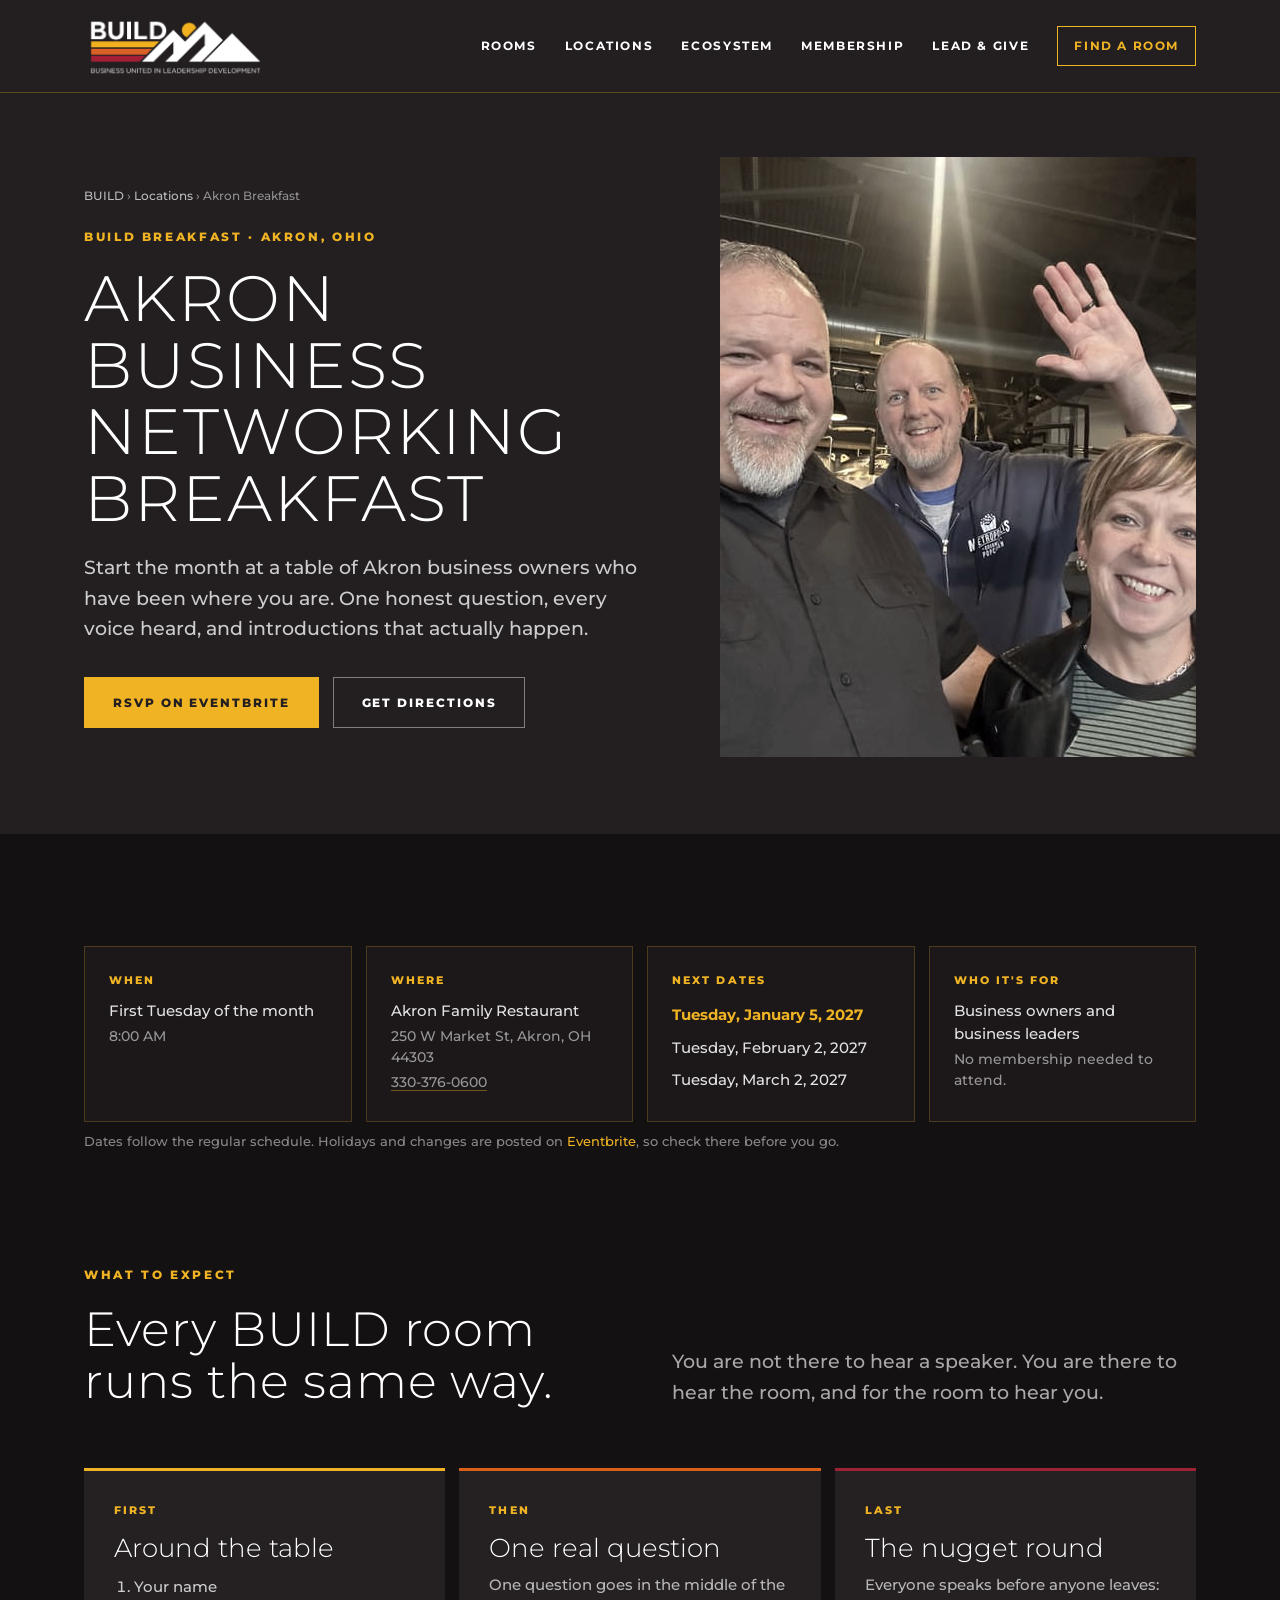
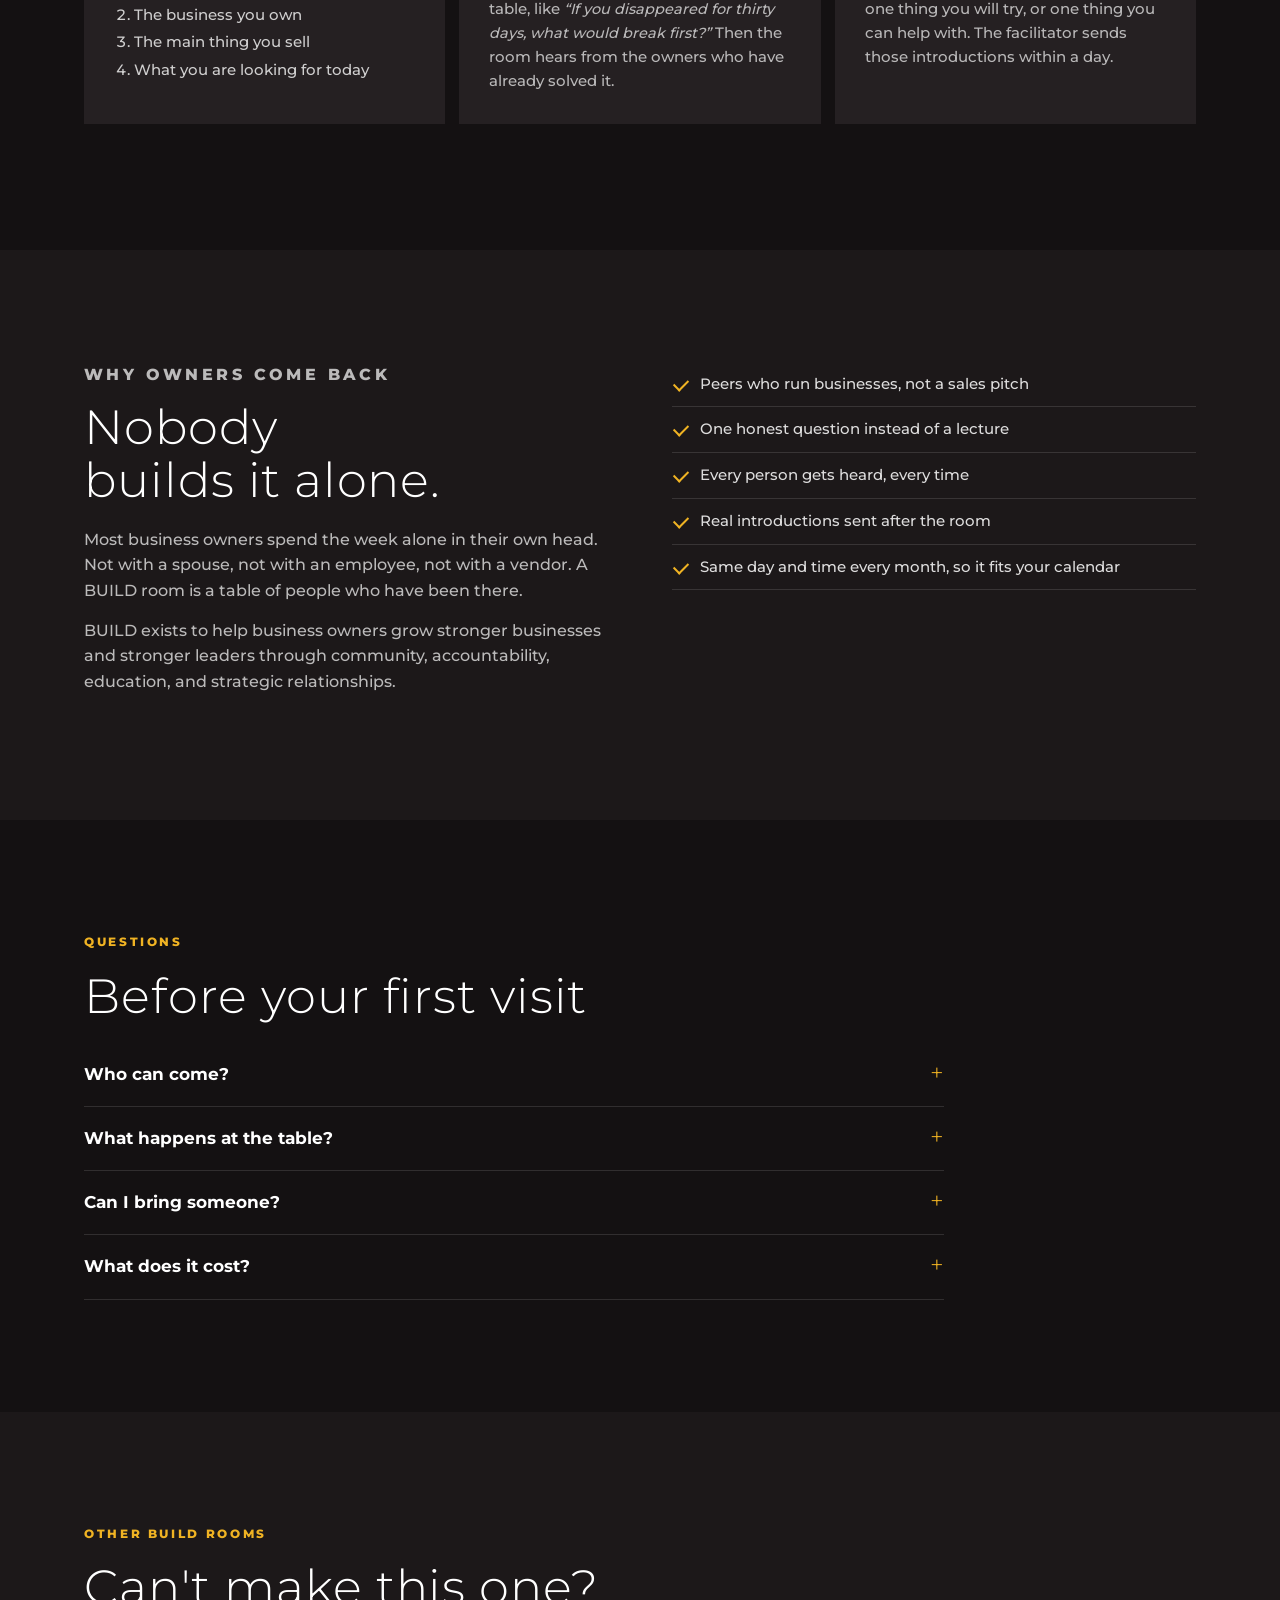
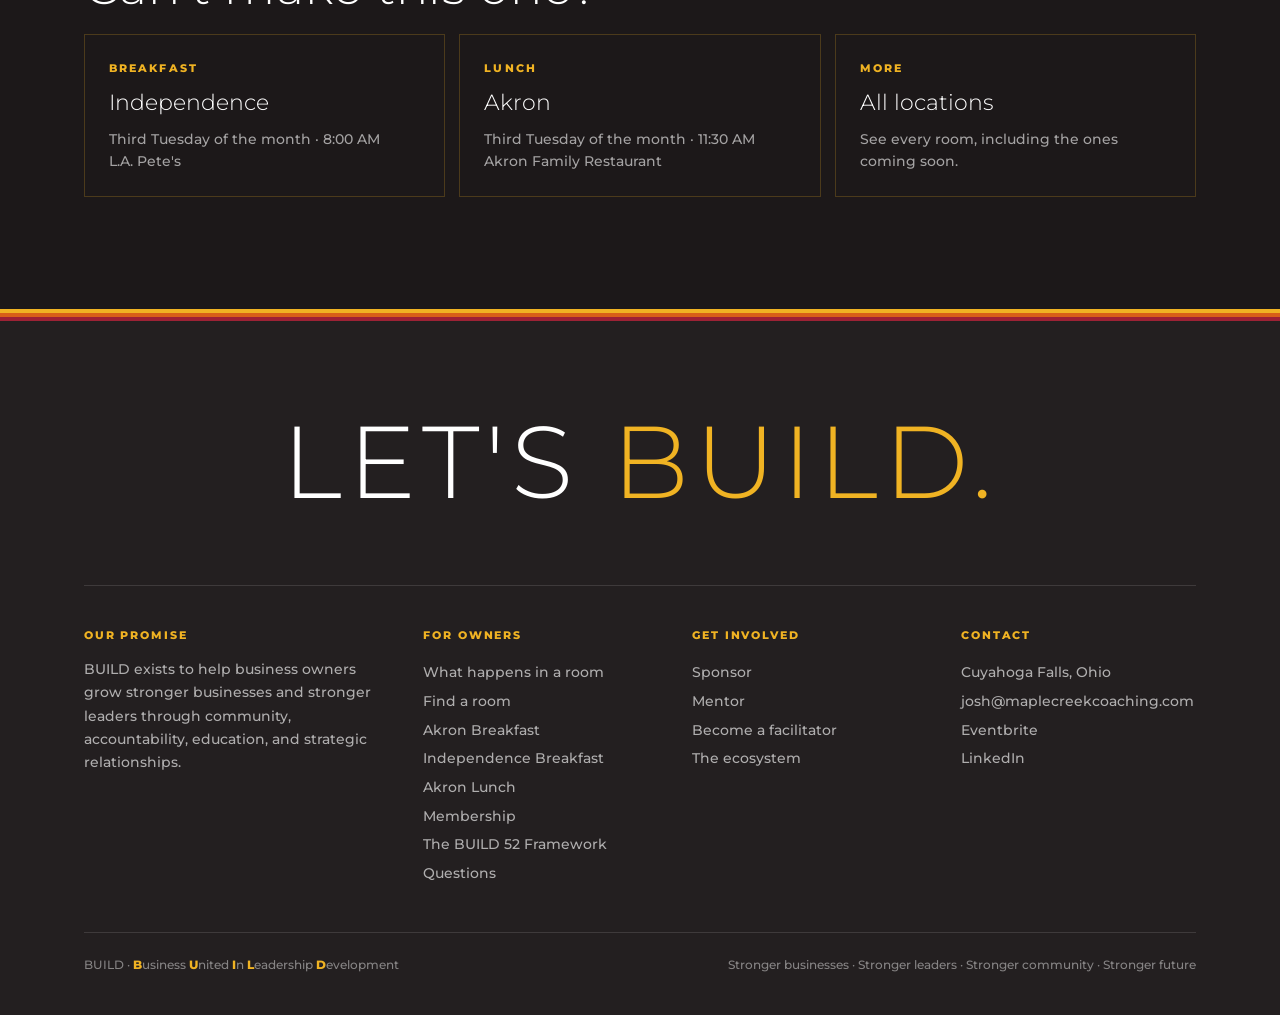
==== akron-breakfast/index.html @ 5e6dd46f "Lean into the BUILD acronym Enlarge the hero tagline and set each initial in white. Add a 'What BUIL" ====
<!DOCTYPE html>
<html lang="en">
<head>
<meta charset="utf-8">
<meta name="viewport" content="width=device-width,initial-scale=1">
<title>Akron Business Networking Breakfast | BUILD</title>
<meta name="description" content="A monthly breakfast for Akron business owners and leaders. First Tuesday at 8:00 AM at Akron Family Restaurant. Real conversation, real introductions.">
<link rel="canonical" href="https://buildowners.com/akron-breakfast/">
<meta property="og:type" content="website">
<meta property="og:title" content="Akron Business Networking Breakfast | BUILD">
<meta property="og:description" content="A monthly breakfast for Akron business owners and leaders. First Tuesday at 8:00 AM at Akron Family Restaurant. Real conversation, real introductions.">
<meta property="og:image" content="https://buildowners.com/assets/breakfast.jpg">
<meta property="og:url" content="https://buildowners.com/akron-breakfast/">
<meta name="theme-color" content="#231F20">
<link rel="icon" href="/favicon.svg" type="image/svg+xml">
<link rel="apple-touch-icon" href="/apple-touch-icon.png">
<link rel="preload" href="/assets/montserrat.woff2" as="font" type="font/woff2" crossorigin>
<link rel="stylesheet" href="/assets/site.css">
<script type="application/ld+json">{"@context": "https://schema.org", "@type": "Event", "name": "BUILD Breakfast Akron", "description": "A monthly breakfast for Akron business owners and leaders. First Tuesday at 8:00 AM at Akron Family Restaurant. Real conversation, real introductions.", "startDate": "2026-10-06T08:00:00-04:00", "eventStatus": "https://schema.org/EventScheduled", "eventAttendanceMode": "https://schema.org/OfflineEventAttendanceMode", "location": {"@type": "Place", "name": "Akron Family Restaurant", "address": {"@type": "PostalAddress", "streetAddress": "250 W Market St", "addressLocality": "Akron", "addressRegion": "OH", "postalCode": "44303", "addressCountry": "US"}}, "image": ["https://buildowners.com/assets/breakfast.jpg"], "organizer": {"@type": "Organization", "name": "BUILD", "alternateName": "Business United In Leadership Development", "url": "https://buildowners.com/"}, "url": "https://buildowners.com/akron-breakfast/"}</script>
<script type="application/ld+json">{"@context": "https://schema.org", "@type": "Event", "name": "BUILD Breakfast Akron", "description": "A monthly breakfast for Akron business owners and leaders. First Tuesday at 8:00 AM at Akron Family Restaurant. Real conversation, real introductions.", "startDate": "2026-11-03T08:00:00-05:00", "eventStatus": "https://schema.org/EventScheduled", "eventAttendanceMode": "https://schema.org/OfflineEventAttendanceMode", "location": {"@type": "Place", "name": "Akron Family Restaurant", "address": {"@type": "PostalAddress", "streetAddress": "250 W Market St", "addressLocality": "Akron", "addressRegion": "OH", "postalCode": "44303", "addressCountry": "US"}}, "image": ["https://buildowners.com/assets/breakfast.jpg"], "organizer": {"@type": "Organization", "name": "BUILD", "alternateName": "Business United In Leadership Development", "url": "https://buildowners.com/"}, "url": "https://buildowners.com/akron-breakfast/"}</script>
<script type="application/ld+json">{"@context": "https://schema.org", "@type": "Event", "name": "BUILD Breakfast Akron", "description": "A monthly breakfast for Akron business owners and leaders. First Tuesday at 8:00 AM at Akron Family Restaurant. Real conversation, real introductions.", "startDate": "2026-12-01T08:00:00-05:00", "eventStatus": "https://schema.org/EventScheduled", "eventAttendanceMode": "https://schema.org/OfflineEventAttendanceMode", "location": {"@type": "Place", "name": "Akron Family Restaurant", "address": {"@type": "PostalAddress", "streetAddress": "250 W Market St", "addressLocality": "Akron", "addressRegion": "OH", "postalCode": "44303", "addressCountry": "US"}}, "image": ["https://buildowners.com/assets/breakfast.jpg"], "organizer": {"@type": "Organization", "name": "BUILD", "alternateName": "Business United In Leadership Development", "url": "https://buildowners.com/"}, "url": "https://buildowners.com/akron-breakfast/"}</script>
<script type="application/ld+json">{"@context": "https://schema.org", "@type": "Event", "name": "BUILD Breakfast Akron", "description": "A monthly breakfast for Akron business owners and leaders. First Tuesday at 8:00 AM at Akron Family Restaurant. Real conversation, real introductions.", "startDate": "2027-01-05T08:00:00-05:00", "eventStatus": "https://schema.org/EventScheduled", "eventAttendanceMode": "https://schema.org/OfflineEventAttendanceMode", "location": {"@type": "Place", "name": "Akron Family Restaurant", "address": {"@type": "PostalAddress", "streetAddress": "250 W Market St", "addressLocality": "Akron", "addressRegion": "OH", "postalCode": "44303", "addressCountry": "US"}}, "image": ["https://buildowners.com/assets/breakfast.jpg"], "organizer": {"@type": "Organization", "name": "BUILD", "alternateName": "Business United In Leadership Development", "url": "https://buildowners.com/"}, "url": "https://buildowners.com/akron-breakfast/"}</script>
<script type="application/ld+json">{"@context": "https://schema.org", "@type": "Event", "name": "BUILD Breakfast Akron", "description": "A monthly breakfast for Akron business owners and leaders. First Tuesday at 8:00 AM at Akron Family Restaurant. Real conversation, real introductions.", "startDate": "2027-02-02T08:00:00-05:00", "eventStatus": "https://schema.org/EventScheduled", "eventAttendanceMode": "https://schema.org/OfflineEventAttendanceMode", "location": {"@type": "Place", "name": "Akron Family Restaurant", "address": {"@type": "PostalAddress", "streetAddress": "250 W Market St", "addressLocality": "Akron", "addressRegion": "OH", "postalCode": "44303", "addressCountry": "US"}}, "image": ["https://buildowners.com/assets/breakfast.jpg"], "organizer": {"@type": "Organization", "name": "BUILD", "alternateName": "Business United In Leadership Development", "url": "https://buildowners.com/"}, "url": "https://buildowners.com/akron-breakfast/"}</script>
<script type="application/ld+json">{"@context": "https://schema.org", "@type": "Event", "name": "BUILD Breakfast Akron", "description": "A monthly breakfast for Akron business owners and leaders. First Tuesday at 8:00 AM at Akron Family Restaurant. Real conversation, real introductions.", "startDate": "2027-03-02T08:00:00-05:00", "eventStatus": "https://schema.org/EventScheduled", "eventAttendanceMode": "https://schema.org/OfflineEventAttendanceMode", "location": {"@type": "Place", "name": "Akron Family Restaurant", "address": {"@type": "PostalAddress", "streetAddress": "250 W Market St", "addressLocality": "Akron", "addressRegion": "OH", "postalCode": "44303", "addressCountry": "US"}}, "image": ["https://buildowners.com/assets/breakfast.jpg"], "organizer": {"@type": "Organization", "name": "BUILD", "alternateName": "Business United In Leadership Development", "url": "https://buildowners.com/"}, "url": "https://buildowners.com/akron-breakfast/"}</script>
<script type="application/ld+json">{"@context": "https://schema.org", "@type": "BreadcrumbList", "itemListElement": [{"@type": "ListItem", "position": 1, "name": "BUILD", "item": "https://buildowners.com/"}, {"@type": "ListItem", "position": 2, "name": "Locations", "item": "https://buildowners.com/#locations"}, {"@type": "ListItem", "position": 3, "name": "Akron Business Networking Breakfast", "item": "https://buildowners.com/akron-breakfast/"}]}</script>
<script type="application/ld+json">{"@context": "https://schema.org", "@type": "FAQPage", "mainEntity": [{"@type": "Question", "name": "Who can come?", "acceptedAnswer": {"@type": "Answer", "text": "Business owners and business leaders. You do not need to be a member, and you do not need to be invited. RSVP on Eventbrite so the room knows to expect you."}}, {"@type": "Question", "name": "What happens at the table?", "acceptedAnswer": {"@type": "Answer", "text": "Everyone introduces themselves with four quick answers: name, business, what you sell, and what you are looking for today. Then one real question goes in the middle of the table and the owners work it out together. It ends with a nugget round where everyone shares one takeaway or one offer to help."}}, {"@type": "Question", "name": "Can I bring someone?", "acceptedAnswer": {"@type": "Answer", "text": "Yes, please do. Every room asks members to bring another owner next time. The room works better when it grows."}}, {"@type": "Question", "name": "What does it cost?", "acceptedAnswer": {"@type": "Answer", "text": "Each room is listed on Eventbrite, and the current ticket details are shown there."}}]}</script>
</head>
<body>
<a class="skip" href="#main">Skip to content</a>

<nav class="nav" aria-label="Main">
  <div class="wrap">
    <a href="https://buildowners.com/" aria-label="BUILD home">
      <img src="/assets/logo-reverse.png" alt="BUILD | Business United In Leadership Development" width="300" height="92">
    </a>
    <div class="navlinks">
      <a href="/#rooms">Rooms</a>
      <a href="/#locations">Locations</a>
      <a href="/#ecosystem">Ecosystem</a>
      <a href="/#membership">Membership</a>
      <a href="/#lead">Lead &amp; Give</a>
      <a class="navcta" href="/#locations">Find a Room</a>
    </div>
  </div>
</nav>

<header class="roomhero">
  <div class="wrap">
    <div>
      <p class="crumbs"><a href="/">BUILD</a> &rsaquo; <a href="/#locations">Locations</a> &rsaquo; Akron Breakfast</p>
      <p class="eyebrow">BUILD Breakfast · Akron, Ohio</p>
      <h1>Akron Business Networking Breakfast</h1>
      <p class="lead">Start the month at a table of Akron business owners who have been where you are. One honest question, every voice heard, and introductions that actually happen.</p>
      <div class="cta">
        <a class="btn" href="https://www.eventbrite.com/o/120744060089">RSVP on Eventbrite</a>
        <a class="btn ghost" href="https://www.google.com/maps/search/?api=1&query=Akron+Family+Restaurant%2C+250+W+Market+St%2C+Akron%2C+OH+44303">Get directions</a>
      </div>
    </div>
    <img class="rphoto" src="/assets/breakfast.jpg" alt="Business owners at a BUILD room" width="800" height="600">
  </div>
</header>

<main id="main">

<section class="sec" style="padding-bottom:0">
  <div class="wrap">
    <div class="facts">
      <div class="fact">
        <span class="label">When</span>
        <p>First Tuesday of the month</p>
        <p class="sub">8:00 AM</p>
      </div>
      <div class="fact">
        <span class="label">Where</span>
        <p>Akron Family Restaurant</p>
        <p class="sub">250 W Market St, Akron, OH 44303</p>
        <p class="sub"><a href="tel:+13303760600">330-376-0600</a></p>
      </div>
      <div class="fact">
        <span class="label">Next dates</span>
        <ul class="nextdates" id="nextDates" data-nth="1" data-weekday="1"><li>Tuesday, October 6, 2026</li><li>Tuesday, November 3, 2026</li><li>Tuesday, December 1, 2026</li></ul>
      </div>
      <div class="fact">
        <span class="label">Who it's for</span>
        <p>Business owners and business leaders</p>
        <p class="sub">No membership needed to attend.</p>
      </div>
    </div>
    <p class="datenote">Dates follow the regular schedule. Holidays and changes are posted on <a href="https://www.eventbrite.com/o/120744060089" style="color:var(--gold)">Eventbrite</a>, so check there before you go.</p>
  </div>
</section>

<section class="sec">
  <div class="wrap">
    <div class="sechead">
      <div>
        <p class="eyebrow">What to expect</p>
        <h2 class="h2">Every BUILD room runs the same way.</h2>
      </div>
      <p class="lead">You are not there to hear a speaker. You are there to hear the room, and for the room to hear you.</p>
    </div>
    <div class="moves">
      <div class="move">
        <span class="label">First</span>
        <h3>Around the table</h3>
        <ol>
          <li>Your name</li>
          <li>The business you own</li>
          <li>The main thing you sell</li>
          <li>What you are looking for today</li>
        </ol>
      </div>
      <div class="move">
        <span class="label">Then</span>
        <h3>One real question</h3>
        <p>One question goes in the middle of the table, like <em>&ldquo;If you disappeared for thirty days, what would break first?&rdquo;</em> Then the room hears from the owners who have already solved it.</p>
      </div>
      <div class="move">
        <span class="label">Last</span>
        <h3>The nugget round</h3>
        <p>Everyone speaks before anyone leaves: one thing you will try, or one thing you can help with. The facilitator sends those introductions within a day.</p>
      </div>
    </div>
  </div>
</section>

<section class="sec" style="background:var(--ink-2)">
  <div class="wrap split">
    <div>
      <p class="eyebrow">Why owners come back</p>
      <h2 class="h2">Nobody builds it alone.</h2>
      <p>Most business owners spend the week alone in their own head. Not with a spouse, not with an employee, not with a vendor. A BUILD room is a table of people who have been there.</p>
      <p>BUILD exists to help business owners grow stronger businesses and stronger leaders through community, accountability, education, and strategic relationships.</p>
    </div>
    <ul class="ticks">
      <li>Peers who run businesses, not a sales pitch</li>
      <li>One honest question instead of a lecture</li>
      <li>Every person gets heard, every time</li>
      <li>Real introductions sent after the room</li>
      <li>Same day and time every month, so it fits your calendar</li>
    </ul>
  </div>
</section>

<section class="sec">
  <div class="wrap">
    <p class="eyebrow">Questions</p>
    <h2 class="h2">Before your first visit</h2>
    <div class="faq">
      <details><summary>Who can come?</summary><p>Business owners and business leaders. You do not need to be a member, and you do not need to be invited. RSVP on Eventbrite so the room knows to expect you.</p></details>
      <details><summary>What happens at the table?</summary><p>Everyone introduces themselves with four quick answers: name, business, what you sell, and what you are looking for today. Then one real question goes in the middle of the table and the owners work it out together. It ends with a nugget round where everyone shares one takeaway or one offer to help.</p></details>
      <details><summary>Can I bring someone?</summary><p>Yes, please do. Every room asks members to bring another owner next time. The room works better when it grows.</p></details>
      <details><summary>What does it cost?</summary><p>Each room is listed on <a href="https://www.eventbrite.com/o/120744060089">Eventbrite</a>, and the current ticket details are shown there.</p></details>
    </div>
  </div>
</section>

<section class="sec" style="background:var(--ink-2)">
  <div class="wrap">
    <p class="eyebrow">Other BUILD rooms</p>
    <h2 class="h2">Can't make this one?</h2>
    <div class="morerooms">
      <a href="/independence-breakfast/">
        <span class="label">Breakfast</span>
        <h3>Independence</h3>
        <p>Third Tuesday of the month · 8:00 AM<br>L.A. Pete's</p>
      </a>
      <a href="/akron-lunch/">
        <span class="label">Lunch</span>
        <h3>Akron</h3>
        <p>Third Tuesday of the month · 11:30 AM<br>Akron Family Restaurant</p>
      </a>
      <a href="/#locations">
        <span class="label">More</span>
        <h3>All locations</h3>
        <p>See every room, including the ones coming soon.</p>
      </a>
    </div>
  </div>
</section>

</main>

<div class="stripes" aria-hidden="true"></div>
<footer class="foot">
  <div class="wrap">
    <p class="big">Let's <em>BUILD.</em></p>
    <div class="fcols">
      <div class="fcol">
        <h4>Our promise</h4>
        <p class="promise">BUILD exists to help business owners grow stronger businesses and stronger leaders through community, accountability, education, and strategic relationships.</p>
      </div>
      <div class="fcol">
        <h4>For owners</h4>
        <a href="/#rooms">What happens in a room</a>
        <a href="/#locations">Find a room</a>
        <a href="/akron-breakfast/">Akron Breakfast</a>
        <a href="/independence-breakfast/">Independence Breakfast</a>
        <a href="/akron-lunch/">Akron Lunch</a>
        <a href="/#membership">Membership</a>
        <a href="/#framework">The BUILD 52 Framework</a>
        <a href="/#faq">Questions</a>
      </div>
      <div class="fcol">
        <h4>Get involved</h4>
        <a href="/#lead">Sponsor</a>
        <a href="/#lead">Mentor</a>
        <a href="/#lead">Become a facilitator</a>
        <a href="/#ecosystem">The ecosystem</a>
      </div>
      <div class="fcol">
        <h4>Contact</h4>
        <p>Cuyahoga Falls, Ohio</p>
        <a href="mailto:josh@maplecreekcoaching.com">josh@maplecreekcoaching.com</a>
        <a href="https://www.eventbrite.com/o/120744060089">Eventbrite</a>
        <a href="https://www.linkedin.com/in/joshmuller">LinkedIn</a>
      </div>
    </div>
    <div class="footbar">
      <span class="acrofoot">BUILD · <b>B</b>usiness <b>U</b>nited <b>I</b>n <b>L</b>eadership <b>D</b>evelopment</span>
      <span>Stronger businesses · Stronger leaders · Stronger community · Stronger future</span>
    </div>
  </div>
</footer>

<script>
(function(){
  var ul = document.getElementById('nextDates');
  if(!ul) return;
  var nth = +ul.getAttribute('data-nth'), wd = +ul.getAttribute('data-weekday');
  var jsDay = (wd + 1) % 7;
  var now = new Date(); now.setHours(0,0,0,0);
  var out = [], y = now.getFullYear(), m = now.getMonth();
  while(out.length < 3){
    var d = new Date(y, m, 1), count = 0;
    while(d.getMonth() === m){
      if(d.getDay() === jsDay && ++count === nth) break;
      d.setDate(d.getDate() + 1);
    }
    if(d >= now) out.push(d);
    if(++m > 11){ m = 0; y++; }
  }
  ul.innerHTML = out.map(function(d){
    return '<li>' + d.toLocaleDateString('en-US', {weekday:'long', month:'long', day:'numeric', year:'numeric'}) + '</li>';
  }).join('');
})();
</script>
</body>
</html>
---- assets/site.css ----
@font-face{font-family:'Montserrat';font-style:normal;font-weight:300 800;font-display:swap;src:url(montserrat.woff2) format('woff2-variations'),url(montserrat.woff2) format('woff2');}

:root{
  --gold:#F0B323;
  --amber:#E58A1F;
  --orange:#D86018;
  --red:#9D2235;
  --wine:#6E1A2A;
  --black:#231F20;
  --ink:#141112;
  --ink-2:#1C1819;
  --ink-3:#252022;
  --cream:#FAF4E8;
  --paper:#ffffff;
  --line:rgba(240,179,35,.22);
  --hair:rgba(255,255,255,.12);
  --muted:rgba(255,255,255,.64);
  --muted-dark:rgba(35,31,32,.68);
  --wrap:1240px;
  --pad:clamp(16px,5vw,64px);
  --sec:clamp(60px,9vw,112px);
}

*{box-sizing:border-box}
html{-webkit-text-size-adjust:100%;scroll-behavior:smooth}
@media (prefers-reduced-motion:reduce){html{scroll-behavior:auto}}
body{
  margin:0;background:var(--ink);color:#fff;
  font-family:'Montserrat',"Segoe UI",system-ui,-apple-system,sans-serif;
  font-weight:500;font-size:16px;line-height:1.65;overflow-x:hidden;
}
img{max-width:100%;display:block}
a{color:inherit;text-decoration:none}
:focus-visible{outline:2px solid var(--gold);outline-offset:3px}
.light :focus-visible{outline-color:var(--red)}
.wrap{max-width:var(--wrap);margin:0 auto;padding-left:var(--pad);padding-right:var(--pad)}
.sec{padding-top:var(--sec);padding-bottom:var(--sec)}
.skip{position:absolute;left:-999px;top:0;background:var(--gold);color:var(--black);padding:10px 16px;font-weight:800;z-index:100}
.skip:focus{left:12px;top:12px}

/* ---------- type ---------- */
.eyebrow{font-weight:800;font-size:12px;letter-spacing:.22em;text-transform:uppercase;color:var(--gold);margin:0 0 18px}
.display{font-weight:300;font-size:clamp(38px,6.6vw,86px);line-height:1.02;letter-spacing:.05em;text-transform:uppercase;margin:0;text-wrap:balance}
.h2{font-weight:300;font-size:clamp(28px,3.8vw,48px);line-height:1.1;letter-spacing:.02em;margin:0 0 20px;text-wrap:balance}
.lead{font-size:clamp(16px,1.5vw,19px);line-height:1.6;color:var(--muted);max-width:60ch;margin:0}
.light .lead{color:var(--muted-dark)}
.label{font-weight:800;font-size:11px;letter-spacing:.19em;text-transform:uppercase}
.sechead{display:grid;grid-template-columns:1fr 1fr;gap:clamp(24px,5vw,72px);align-items:end;margin-bottom:clamp(36px,5vw,60px)}
.sechead .h2{margin:0}
.step-tag{display:inline-flex;align-items:center;gap:10px}
.step-tag i{font-style:normal;display:inline-flex;align-items:center;justify-content:center;width:24px;height:24px;border-radius:50%;background:var(--gold);color:var(--black);font-size:11px;letter-spacing:0}

/* ---------- buttons ---------- */
.btn{display:inline-block;padding:15px 28px;font-weight:800;font-size:12px;letter-spacing:.16em;text-transform:uppercase;background:var(--gold);color:var(--black);border:1px solid var(--gold);transition:background .2s,color .2s,border-color .2s;cursor:pointer;font-family:inherit;text-align:center}
.btn:hover{background:transparent;color:var(--gold)}
.btn.ghost{background:transparent;color:#fff;border-color:rgba(255,255,255,.42)}
.btn.ghost:hover{background:#fff;color:var(--black);border-color:#fff}
.btn.dark{background:var(--black);color:#fff;border-color:var(--black)}
.btn.dark:hover{background:transparent;color:var(--black)}
.btn.soon{background:transparent;color:rgba(255,255,255,.45);border-color:rgba(255,255,255,.25);cursor:default}
.btn.soon:hover{color:rgba(255,255,255,.45)}

/* ---------- nav ---------- */
.nav{background:var(--black);position:sticky;top:0;z-index:60;border-bottom:1px solid rgba(240,179,35,.28)}
.nav .wrap{display:flex;align-items:center;justify-content:space-between;gap:24px;padding-top:10px;padding-bottom:10px}
/* The reverse logo PNG ships with a thin white keyline; trim it so the
   logo sits black-on-black. */
.nav img{height:72px;width:auto;clip-path:inset(6% 0 0 1.6%)}
.navlinks{display:flex;align-items:center;gap:clamp(14px,2.2vw,30px);flex-wrap:wrap}
.navlinks a{color:#fff;font-weight:700;font-size:11.5px;letter-spacing:.14em;text-transform:uppercase;white-space:nowrap}
.navlinks a:hover{color:var(--gold)}
.navlinks a.navcta{border:1px solid var(--gold);color:var(--gold);padding:10px 16px}
.navlinks a.navcta:hover{background:var(--gold);color:var(--black)}
section[id]{scroll-margin-top:100px}

/* ---------- hero ---------- */
.hero{position:relative;background:var(--black);overflow:hidden;isolation:isolate}
.hero svg.terrain{position:absolute;inset:0;width:100%;height:100%;z-index:0}
.hero .wrap{position:relative;z-index:2;padding-top:clamp(48px,7vw,104px);padding-bottom:clamp(56px,8vw,120px)}
.hero .display{max-width:15ch}
.hero .lead{margin-top:28px;max-width:46ch;color:rgba(255,255,255,.78)}
.hero .cta{margin-top:40px;display:flex;gap:14px;flex-wrap:wrap}

/* ---------- pillars ---------- */
.pillars{background:var(--gold);color:var(--black)}
.pillars ul{list-style:none;margin:0;padding:0;display:grid;grid-template-columns:repeat(4,1fr)}
.pillars li{padding:20px 12px;text-align:center;font-weight:800;font-size:12px;letter-spacing:.16em;text-transform:uppercase;border-left:1px solid rgba(35,31,32,.18)}
.pillars li:first-child{border-left:none}
.pillars li span{display:block;font-weight:500;letter-spacing:.04em;text-transform:none;font-size:13px;opacity:.75;margin-top:2px}

/* ---------- journey ---------- */
.journey{background:var(--ink)}
.jsteps{list-style:none;margin:0;padding:0;display:grid;grid-template-columns:repeat(5,1fr);gap:0;position:relative}
.jstep{position:relative;padding:0 18px 0 0}
.jstep a{display:block;height:100%}
.jicon{position:relative;z-index:1;width:64px;height:64px;border-radius:50%;display:flex;align-items:center;justify-content:center;margin-bottom:22px;border:2px solid currentColor}
.jicon svg{width:28px;height:28px;stroke:currentColor;fill:none;stroke-width:1.8;stroke-linecap:round;stroke-linejoin:round}
.jstep:nth-child(1){color:var(--gold)}
.jstep:nth-child(2){color:var(--amber)}
.jstep:nth-child(3){color:var(--orange)}
.jstep:nth-child(4){color:#C8433A}
.jstep:nth-child(5){color:#E0566B}
.jstep::after{content:'';position:absolute;top:32px;left:72px;right:8px;height:2px;background:linear-gradient(90deg,currentColor,rgba(255,255,255,.08))}
.jstep:last-child::after{display:none}
.jstep h3{margin:0 0 8px;font-weight:800;font-size:13px;letter-spacing:.18em;text-transform:uppercase}
.jstep h3 b{opacity:.6;margin-right:6px}
.jstep p{margin:0 0 12px;font-size:14px;line-height:1.6;color:rgba(255,255,255,.68)}
.jstep .go{font-weight:800;font-size:10.5px;letter-spacing:.16em;text-transform:uppercase;color:#fff;opacity:.55;transition:opacity .2s}
.jstep a:hover .go{opacity:1}

/* ---------- rooms ---------- */
.rooms{background:var(--ink-2)}
.moves{display:grid;grid-template-columns:repeat(3,1fr);gap:14px;margin-bottom:14px}
.move{background:var(--ink-3);padding:30px;border-top:3px solid var(--gold)}
.move:nth-child(2){border-top-color:var(--orange)}
.move:nth-child(3){border-top-color:var(--red)}
.move .label{color:var(--gold);display:block;margin-bottom:14px}
.move h3{margin:0 0 10px;font-weight:300;font-size:clamp(21px,2vw,26px);line-height:1.2}
.move p{margin:0;font-size:14.5px;color:rgba(255,255,255,.68)}
.move ol{margin:0;padding-left:20px;font-size:14.5px;color:rgba(255,255,255,.78);line-height:1.9}
.roomtypes{display:grid;grid-template-columns:repeat(5,1fr);gap:14px;margin-top:clamp(40px,5vw,56px)}
.room{position:relative;overflow:hidden;min-height:280px;display:flex;align-items:flex-end;background:var(--ink-3)}
.room img{position:absolute;inset:0;width:100%;height:100%;object-fit:cover;z-index:0;filter:grayscale(1) brightness(.55);transition:filter .4s}
.room:hover img{filter:grayscale(.3) brightness(.6)}
.room .rs{position:absolute;inset:0;z-index:1;background:linear-gradient(180deg,rgba(20,17,18,0) 25%,rgba(20,17,18,.94) 100%)}
.room .rin{position:relative;z-index:2;padding:22px}
.room h3{margin:0 0 7px;font-weight:800;font-size:12px;letter-spacing:.17em;text-transform:uppercase;color:var(--gold)}
.room p{margin:0;font-size:13.5px;line-height:1.55;color:rgba(255,255,255,.82)}

/* ---------- locations ---------- */
.locations{background:var(--ink)}
.locgrid{display:grid;grid-template-columns:1.35fr 1fr;gap:clamp(20px,3vw,36px);align-items:start}
.locmap{border:1px solid var(--line);background:rgba(255,255,255,.02);padding:20px 20px 8px}
.locmap svg{width:100%;height:auto;display:block}
.locmap .lakefill{stroke:none}
.locmap .lakeline{fill:none;stroke:#4A8A94;stroke-width:1.5}
.locmap .wave{fill:none;stroke:rgba(197,226,230,.28);stroke-width:1.1}
.locmap .maplabel{font:700 9px/1 'Montserrat',sans-serif;letter-spacing:.18em;fill:#A9CDD3}
.locmap .hwy{fill:none;stroke:rgba(255,255,255,.24);stroke-width:1.6;stroke-linecap:round;stroke-dasharray:1,5.5}
.locmap .hwyshield{fill:rgba(255,255,255,.07);stroke:rgba(255,255,255,.3);stroke-width:1}
.locmap .hwylabel{font:800 8.5px/1 'Montserrat',sans-serif;fill:rgba(255,255,255,.68);text-anchor:middle}
.locmap .compass line{stroke:rgba(255,255,255,.35);stroke-width:1.4}
.locmap .compass path{fill:rgba(255,255,255,.35)}
.locmap .compass text{font:800 10px/1 'Montserrat',sans-serif;fill:rgba(255,255,255,.4)}
.locmap .landmark .halo{fill:rgba(255,255,255,.09);stroke:rgba(255,255,255,.4);stroke-width:1.6}
.locmap .landmark .core{fill:rgba(255,255,255,.55)}
.locmap .landmark text{font:700 12px/1 'Montserrat',sans-serif;letter-spacing:.02em;fill:rgba(255,255,255,.58)}
.locmap .pin .ring{fill:none;stroke:var(--gold);stroke-width:1.4;opacity:.55;transform-box:fill-box;transform-origin:center}
.locmap .pin .dot{fill:var(--gold)}
.locmap .pin.new .ring{stroke:var(--orange)}
.locmap .pin.new .dot{fill:var(--orange)}
.locmap .pinlabel{font:800 12px/1 'Montserrat',sans-serif;letter-spacing:.07em;fill:#fff}
.locmap .pintag{font:700 9px/1 'Montserrat',sans-serif;letter-spacing:.13em;text-transform:uppercase;fill:rgba(255,255,255,.5)}
.locmap .pin.est .pintag{fill:var(--gold)}
.locmap .pin.new .pintag{fill:var(--orange)}
.locmap .pin.soon .ring{stroke:rgba(255,255,255,.4)}
.locmap .pin.soon .dot{fill:rgba(255,255,255,.55)}
@media (prefers-reduced-motion:no-preference){.locmap .pin .ring{animation:pinpulse 2.6s ease-in-out infinite}}
@keyframes pinpulse{0%,100%{opacity:.55;transform:scale(1)}50%{opacity:.12;transform:scale(1.4)}}
.mapnote{margin:8px 2px 0;font-size:11px;color:rgba(255,255,255,.36);text-align:right}
.finder{border:1px solid var(--line);padding:26px;background:var(--ink-2)}
.finder .label{color:var(--gold);margin-bottom:14px;display:block}
.finder form{display:flex;gap:10px}
.finder input{flex:1;min-width:0;padding:14px 15px;background:#fff;border:none;font-family:inherit;font-size:16px;font-weight:500;color:var(--black)}
.zipmsg{margin:12px 0 0;font-size:13px;line-height:1.5;color:rgba(255,255,255,.65);min-height:1.5em}
.zipmsg.err{color:var(--orange)}
.zipmsg.ok{color:var(--gold);font-weight:700}
.finder .small{margin:14px 0 0;font-size:13px;color:rgba(255,255,255,.5)}
.finder .small a{color:var(--gold);border-bottom:1px solid rgba(240,179,35,.4)}
.loclist{display:grid;grid-template-columns:repeat(3,1fr);gap:14px;margin-top:14px}
.loc{border:1px solid var(--line);padding:24px;display:flex;flex-direction:column;transition:box-shadow .3s ease,border-color .3s ease}
.loc .loctag{align-self:flex-start;font-weight:800;font-size:9.5px;letter-spacing:.15em;text-transform:uppercase;padding:4px 10px;border:1px solid currentColor;margin-bottom:14px}
.loc.est .loctag{color:var(--gold)}
.loc.new .loctag{color:var(--orange)}
.loc.soon .loctag{color:rgba(255,255,255,.45);border-color:rgba(255,255,255,.25)}
.loc h3{margin:0 0 4px;font-weight:300;font-size:clamp(21px,2vw,25px)}
.loc .loctype{margin:0 0 10px;font-weight:800;font-size:11px;letter-spacing:.16em;text-transform:uppercase;color:var(--gold)}
.loc .locvenue{margin:0;font-weight:700;font-size:14px;color:rgba(255,255,255,.88)}
.loc .locaddr{margin:2px 0 0;font-size:13px;color:rgba(255,255,255,.52)}
.loc .loctime{margin:12px 0 0;font-size:13.5px;color:var(--muted)}
.loc .btn{margin-top:auto;align-self:flex-start}
.loc .loctime + .btn,.loc .loctime + span.btn{margin-top:18px}
.loc.soon p{margin:0;font-size:13.5px;line-height:1.6;color:rgba(255,255,255,.52)}
.loc.loc-match{border-color:var(--gold);box-shadow:0 0 0 1px var(--gold) inset}

/* ---------- ecosystem ---------- */
.eco{background:var(--ink-2)}
.strata{display:flex;flex-direction:column;gap:6px}
.stratum{display:grid;grid-template-columns:minmax(220px,300px) 1fr;align-items:stretch}
.stratum .sname{padding:24px 26px;color:#fff;display:flex;gap:16px;align-items:flex-start}
.stratum .sname .num{flex:none;width:34px;height:34px;border-radius:50%;background:rgba(255,255,255,.95);color:var(--black);display:flex;align-items:center;justify-content:center;font-weight:800;font-size:14px;margin-top:2px}
.stratum h3{margin:0;font-weight:800;font-size:15px;letter-spacing:.14em;text-transform:uppercase}
.stratum .sub{margin:2px 0 8px;font-size:13px;font-weight:700;opacity:.85}
.stratum .why{margin:0;font-size:13.5px;line-height:1.5;opacity:.9}
.stratum .sbody{background:var(--ink-3);padding:24px 26px;display:flex;align-items:center}
.chips{list-style:none;margin:0;padding:0;display:flex;flex-wrap:wrap;gap:8px}
.chips li{font-size:13.5px;font-weight:600;padding:8px 14px;border:1px solid rgba(255,255,255,.18);color:rgba(255,255,255,.88);display:inline-flex;align-items:center;gap:8px}
.chips li::before{content:'';width:7px;height:7px;border-radius:50%;background:var(--gold)}
.chips li.wip{color:rgba(255,255,255,.55);border-style:dashed}
.chips li.wip::before{background:transparent;border:1.5px solid rgba(255,255,255,.45)}
.s1 .sname{background:var(--gold);color:var(--black)}
.s1 .sname .num{background:var(--black);color:var(--gold)}
.s2 .sname{background:var(--amber);color:var(--black)}
.s2 .sname .num{background:var(--black);color:var(--amber)}
.s3 .sname{background:var(--orange)}
.s4 .sname{background:var(--red)}
.s5 .sname{background:var(--wine)}
.legend{display:flex;gap:22px;flex-wrap:wrap;margin-top:18px;font-size:12.5px;color:rgba(255,255,255,.55)}
.legend span{display:inline-flex;align-items:center;gap:8px}
.legend i{width:8px;height:8px;border-radius:50%;background:var(--gold)}
.legend i.o{background:transparent;border:1.5px solid rgba(255,255,255,.45)}

/* ---------- framework ---------- */
.framework{background:var(--ink)}
.stagerow{display:grid;grid-template-columns:repeat(4,1fr);gap:30px}
.dot{width:60px;height:60px;border-radius:50%;display:flex;align-items:center;justify-content:center;margin-bottom:20px;font-weight:800;font-size:19px;color:var(--black)}
.dot.g{background:var(--gold)}
.dot.o{background:var(--orange);color:#fff}
.dot.r{background:var(--red);color:#fff}
.dot.k{background:transparent;border:2px solid var(--gold);color:var(--gold)}
.stage h3{margin:0 0 4px;font-weight:800;font-size:13px;letter-spacing:.19em;text-transform:uppercase;color:#fff}
.stage .tag{margin:0 0 12px;font-size:13px;font-weight:700;color:var(--gold)}
.stage p{margin:0 0 14px;font-size:14.5px;line-height:1.6;color:rgba(255,255,255,.68)}
.grad{font-size:13px;line-height:1.55;color:rgba(255,255,255,.5);border-left:2px solid var(--line);padding-left:13px}
.grad b{display:block;color:var(--gold);font-weight:800;font-size:10px;letter-spacing:.16em;text-transform:uppercase;margin-bottom:5px}
.method{display:grid;grid-template-columns:1fr 1.3fr 1fr;gap:14px;margin-top:clamp(48px,6vw,72px)}
.mcell{padding:30px;border:1px solid var(--line);display:flex;flex-direction:column}
.mcell .label{color:var(--gold);margin-bottom:16px}
.mcell h3{margin:0 0 12px;font-weight:300;font-size:clamp(22px,2.2vw,28px);line-height:1.15}
.mcell p{margin:0;font-size:14px;color:rgba(255,255,255,.66)}
.mcell.gold{background:var(--gold);color:var(--black);border-color:var(--gold)}
.mcell.gold .label{color:rgba(35,31,32,.62)}
.fivea{margin:0;padding:0;list-style:none;font-size:14.5px;line-height:1.95;color:rgba(255,255,255,.82)}
.fivea li{display:flex;gap:12px;align-items:baseline}
.fivea b{color:var(--gold);font-weight:800;font-size:11px;letter-spacing:.14em;min-width:16px}

/* ---------- membership ---------- */
.members{background:var(--cream);color:var(--black)}
.members .eyebrow{color:var(--orange)}
.tiers{display:grid;grid-template-columns:repeat(3,1fr);gap:18px}
.tier{background:#fff;display:flex;flex-direction:column;border:1px solid rgba(35,31,32,.1)}
.tier .thead{padding:22px 28px;color:#fff}
.tier .thead .label{display:block;opacity:.85;margin-bottom:6px}
.tier .thead h3{margin:0;font-weight:300;font-size:clamp(24px,2.4vw,30px);line-height:1.1}
.t1 .thead{background:var(--gold);color:var(--black)}
.t2 .thead{background:var(--orange)}
.t3 .thead{background:var(--red)}
.tier .tbody{padding:26px 28px 30px;display:flex;flex-direction:column;flex:1}
.tier .for{margin:0 0 18px;font-size:14.5px;color:var(--muted-dark)}
.tier ul{list-style:none;margin:0 0 26px;padding:0}
.tier li{padding:9px 0 9px 26px;border-bottom:1px solid rgba(35,31,32,.08);font-size:14.5px;position:relative}
.tier li:last-child{border-bottom:none}
.tier li::before{content:'';position:absolute;left:2px;top:15px;width:12px;height:7px;border-left:2px solid var(--orange);border-bottom:2px solid var(--orange);transform:rotate(-45deg)}
.tier .plus{font-size:12px;font-weight:800;letter-spacing:.12em;text-transform:uppercase;color:rgba(35,31,32,.5);margin:0 0 4px}
.tier .price{margin:0 0 16px;font-size:13px;color:var(--muted-dark)}
.tier .btn{margin-top:auto;align-self:stretch}

/* ---------- team ---------- */
.team{background:var(--paper);color:var(--black)}
.team .eyebrow{color:var(--orange)}
.founderrow{display:grid;grid-template-columns:repeat(2,1fr);gap:56px}
.founder{display:grid;grid-template-columns:140px 1fr;gap:28px;align-items:start}
.founder .fphoto{width:140px;height:140px;border-radius:50%;object-fit:cover;object-position:25% 30%;filter:grayscale(1)}
.founder .fmono{width:140px;height:140px;border-radius:50%;display:flex;align-items:center;justify-content:center;background:var(--black);color:var(--gold);font-weight:800;font-size:36px}
.founder h3{margin:0 0 4px;font-weight:700;font-size:20px}
.founder .frole{margin:0 0 12px;font-size:12px;font-weight:800;letter-spacing:.12em;text-transform:uppercase;color:var(--orange)}
.founder .fbio{margin:0;font-size:14.5px;line-height:1.65;color:rgba(35,31,32,.74)}

/* ---------- lead & give ---------- */
.lead-give{background:linear-gradient(105deg,var(--gold) 0%,var(--orange) 50%,var(--red) 100%);color:#fff}
.lead-give .eyebrow{color:rgba(255,255,255,.85)}
.lead-give .eyebrow .step-tag i{background:#fff}
.lead-give .h2{text-transform:uppercase;font-size:clamp(30px,4.4vw,56px);line-height:1.06}
.lead-give .lead{color:rgba(255,255,255,.94)}
.paths{display:grid;grid-template-columns:repeat(3,1fr);gap:14px;margin-top:clamp(36px,5vw,52px)}
.path{background:rgba(20,17,18,.86);padding:30px;display:flex;flex-direction:column}
.path .label{color:var(--gold);margin-bottom:14px}
.path h3{margin:0 0 10px;font-weight:300;font-size:clamp(22px,2.2vw,28px);line-height:1.15}
.path p{margin:0 0 22px;font-size:14.5px;color:rgba(255,255,255,.72)}
.path .btn{margin-top:auto;align-self:flex-start}
.needs{margin-top:14px;background:rgba(20,17,18,.86);padding:26px 30px;display:grid;grid-template-columns:auto 1fr;gap:28px;align-items:center}
.needs .label{color:var(--gold)}
.needs ul{list-style:none;margin:0;padding:0;display:grid;grid-template-columns:repeat(6,1fr);gap:10px}
.needs li{text-align:center;border-top:2px solid var(--gold);padding-top:10px;font-weight:800;font-size:11.5px;letter-spacing:.14em;text-transform:uppercase}
.needs li span{display:block;font-weight:500;letter-spacing:0;text-transform:none;font-size:12.5px;color:rgba(255,255,255,.6);margin-top:4px}

/* ---------- stay in the loop ---------- */
.loop{background:var(--ink-2)}
.loop .wrap{display:grid;grid-template-columns:1.2fr 1fr;gap:clamp(28px,5vw,72px);align-items:center}
.flywheel{list-style:none;margin:22px 0 0;padding:0;display:flex;flex-wrap:wrap;gap:8px}
.flywheel li{font-size:12.5px;font-weight:700;letter-spacing:.06em;padding:7px 12px;background:var(--ink-3);color:rgba(255,255,255,.75)}
.loopcta{border:1px solid var(--line);padding:28px}
.loopcta p{margin:0 0 18px;font-size:14.5px;color:rgba(255,255,255,.7)}
.loopcta .row{display:flex;gap:12px;flex-wrap:wrap}

/* ---------- footer ---------- */
.foot{background:var(--black);padding-top:clamp(56px,8vw,90px);padding-bottom:40px}
.foot .big{text-align:center;font-weight:300;font-size:clamp(40px,8vw,102px);line-height:1;letter-spacing:.06em;text-transform:uppercase;margin:0 0 clamp(44px,6vw,72px)}
.foot .big em{font-style:normal;color:var(--gold)}
.fcols{display:grid;grid-template-columns:1.3fr repeat(3,1fr);gap:34px;padding-top:40px;border-top:1px solid var(--hair)}
.fcol h4{margin:0 0 14px;font-weight:800;font-size:11px;letter-spacing:.17em;text-transform:uppercase;color:var(--gold)}
.fcol a,.fcol p{display:block;font-size:14px;line-height:2.05;color:rgba(255,255,255,.64);margin:0}
.fcol a:hover{color:#fff}
.fcol .promise{line-height:1.65;max-width:34ch}
.footbar{margin-top:44px;padding-top:22px;border-top:1px solid var(--hair);display:flex;justify-content:space-between;gap:20px;flex-wrap:wrap;font-size:12px;color:rgba(255,255,255,.45)}
.stripes{height:12px;background:linear-gradient(180deg,var(--gold) 0 33%,var(--orange) 33% 66%,var(--red) 66% 100%)}

/* ---------- responsive ---------- */
@media (max-width:1100px){
  .roomtypes{grid-template-columns:repeat(3,1fr)}
  .needs{grid-template-columns:1fr}
}
@media (max-width:1000px){
  .sechead{grid-template-columns:1fr;gap:18px;align-items:start}
  .jsteps{grid-template-columns:1fr;gap:26px}
  .jstep{padding:0 0 0 88px;min-height:64px}
  .jstep .jicon{position:absolute;left:0;top:0;margin:0}
  .jstep::after{top:68px;bottom:-26px;left:31px;right:auto;width:2px;height:auto;background:linear-gradient(180deg,currentColor,rgba(255,255,255,.08))}
  .moves{grid-template-columns:1fr}
  .locgrid{grid-template-columns:1fr}
  .loclist{grid-template-columns:repeat(2,1fr)}
  .stagerow{grid-template-columns:repeat(2,1fr);gap:36px}
  .method{grid-template-columns:1fr}
  .tiers{grid-template-columns:1fr;max-width:560px}
  .founderrow{grid-template-columns:1fr;gap:40px}
  .paths{grid-template-columns:1fr}
  .loop .wrap{grid-template-columns:1fr}
  .fcols{grid-template-columns:repeat(2,1fr)}
}
@media (max-width:860px){
  .nav .wrap{flex-wrap:wrap;gap:8px}
  .nav img{height:60px}
  .navlinks{flex:1 0 100%;gap:10px 16px}
  .navlinks a{font-size:10.5px;letter-spacing:.1em}
  .navlinks a.navcta{padding:6px 10px}
  section[id]{scroll-margin-top:150px}
  .pillars ul{grid-template-columns:repeat(2,1fr)}
  .pillars li:nth-child(3){border-left:none}
  .pillars li:nth-child(n+3){border-top:1px solid rgba(35,31,32,.18)}
  .stratum{grid-template-columns:1fr}
  .needs ul{grid-template-columns:repeat(3,1fr);row-gap:18px}
}
@media (max-width:760px){
  /* Phones crop the banner in, so the sun lands behind the paragraph. */
  .hero::after{content:'';position:absolute;inset:0;z-index:1;pointer-events:none;background:linear-gradient(180deg,rgba(20,17,18,.84) 0%,rgba(20,17,18,.7) 60%,rgba(20,17,18,.3) 100%)}
}
@media (max-width:620px){
  .roomtypes{grid-template-columns:1fr}
  .room{min-height:220px}
  .loclist{grid-template-columns:1fr}
  .stagerow{grid-template-columns:1fr}
  .founder{grid-template-columns:1fr;gap:18px}
  .founder .fphoto,.founder .fmono{width:112px;height:112px}
  .fcols{grid-template-columns:1fr}
  .finder form{flex-direction:column}
  .hero .cta .btn{flex:1 1 100%}
}

/* ---------- room pages ---------- */
.crumbs{font-size:12px;color:rgba(255,255,255,.5);margin:0 0 22px}
.crumbs a{color:rgba(255,255,255,.7)}
.crumbs a:hover{color:var(--gold)}
.roomhero{background:var(--black);position:relative;overflow:hidden}
.roomhero .wrap{padding-top:clamp(36px,5vw,72px);padding-bottom:clamp(44px,6vw,84px);display:grid;grid-template-columns:1.2fr 1fr;gap:clamp(28px,5vw,64px);align-items:center}
.roomhero h1{font-weight:300;font-size:clamp(34px,5vw,64px);line-height:1.04;letter-spacing:.03em;text-transform:uppercase;margin:0 0 22px;text-wrap:balance}
.roomhero .lead{color:rgba(255,255,255,.78)}
.roomhero .cta{margin-top:32px;display:flex;gap:14px;flex-wrap:wrap}
.roomhero .rphoto{width:100%;aspect-ratio:4/3;object-fit:cover;filter:grayscale(.35) contrast(1.05)}
.facts{display:grid;grid-template-columns:repeat(4,1fr);gap:14px}
.fact{border:1px solid var(--line);padding:24px;background:var(--ink-2)}
.fact .label{color:var(--gold);display:block;margin-bottom:10px}
.fact p{margin:0;font-size:15px;line-height:1.55;color:rgba(255,255,255,.88)}
.fact p.sub{font-size:13.5px;color:rgba(255,255,255,.55);margin-top:4px}
.fact a{border-bottom:1px solid rgba(240,179,35,.4)}
.nextdates{list-style:none;margin:0;padding:0}
.nextdates li{font-size:15px;padding:4px 0;color:rgba(255,255,255,.88)}
.nextdates li:first-child{color:var(--gold);font-weight:700}
.datenote{margin:10px 0 0;font-size:12.5px;color:rgba(255,255,255,.5)}
.split{display:grid;grid-template-columns:1fr 1fr;gap:clamp(28px,5vw,72px);align-items:start}
.split p{color:rgba(255,255,255,.7);margin:0 0 14px;font-size:15.5px}
.ticks{list-style:none;margin:0;padding:0}
.ticks li{padding:10px 0 10px 28px;border-bottom:1px solid var(--hair);position:relative;font-size:15px;color:rgba(255,255,255,.85)}
.ticks li::before{content:'';position:absolute;left:2px;top:17px;width:12px;height:7px;border-left:2px solid var(--gold);border-bottom:2px solid var(--gold);transform:rotate(-45deg)}
.faq{max-width:860px}
.faq details{border-bottom:1px solid var(--hair);padding:18px 0}
.faq summary{cursor:pointer;font-weight:700;font-size:16.5px;list-style:none;display:flex;justify-content:space-between;gap:20px}
.faq summary::-webkit-details-marker{display:none}
.faq summary::after{content:'+';color:var(--gold);font-weight:300;font-size:24px;line-height:1}
.faq details[open] summary::after{content:'\2212'}
.faq details p{margin:12px 0 0;color:rgba(255,255,255,.7);font-size:15px;max-width:70ch}
.faq details a{color:var(--gold)}
.light .faq details{border-color:rgba(35,31,32,.12)}
.light .faq details p{color:var(--muted-dark)}
.light .faq details a{color:var(--red)}
.light .faq summary::after{color:var(--orange)}
.morerooms{display:grid;grid-template-columns:repeat(3,1fr);gap:14px}
.morerooms a{border:1px solid var(--line);padding:24px;display:block;transition:border-color .2s}
.morerooms a:hover{border-color:var(--gold)}
.morerooms .label{color:var(--gold);display:block;margin-bottom:8px}
.morerooms h3{margin:0 0 6px;font-weight:300;font-size:22px}
.morerooms p{margin:0;font-size:13.5px;color:rgba(255,255,255,.6)}
.loc h3 a:hover{color:var(--gold)}
.loc .more{margin-top:12px;font-size:12px;font-weight:800;letter-spacing:.12em;text-transform:uppercase;color:rgba(255,255,255,.6)}
.loc .more:hover{color:var(--gold)}
@media (max-width:1000px){
  .roomhero .wrap{grid-template-columns:1fr}
  .facts{grid-template-columns:repeat(2,1fr)}
  .split{grid-template-columns:1fr}
  .morerooms{grid-template-columns:1fr}
}
@media (max-width:620px){.facts{grid-template-columns:1fr}}

/* ---------- BUILD acronym ---------- */
.eyebrow.acrohero{font-size:clamp(14px,1.6vw,19px);letter-spacing:.2em;color:rgba(240,179,35,.82);margin-bottom:24px}
.eyebrow.acrohero b{color:#fff;font-size:1.3em;font-weight:800;letter-spacing:.06em}
.acrofoot b{color:var(--gold);font-weight:800}
.acro{background:var(--ink)}
.acrogrid{display:grid;grid-template-columns:repeat(5,1fr);gap:14px}
.acrocell{background:var(--ink-2);padding:28px 24px 30px;border-top:3px solid currentColor;position:relative;overflow:hidden}
.acrocell:nth-child(1){color:var(--gold)}
.acrocell:nth-child(2){color:var(--amber)}
.acrocell:nth-child(3){color:var(--orange)}
.acrocell:nth-child(4){color:#C8433A}
.acrocell:nth-child(5){color:#E0566B}
.acroletter{display:block;font-weight:800;font-size:clamp(72px,8vw,112px);line-height:.9;margin-bottom:18px}
.acrocell h3{margin:0 0 10px;font-weight:800;font-size:14px;letter-spacing:.18em;text-transform:uppercase;color:#fff}
.acrocell:nth-child(1) h3 b{color:var(--gold)}
.acrocell:nth-child(2) h3 b{color:var(--amber)}
.acrocell:nth-child(3) h3 b{color:var(--orange)}
.acrocell:nth-child(4) h3 b{color:#C8433A}
.acrocell:nth-child(5) h3 b{color:#E0566B}
.acrocell p{margin:0;font-size:14.5px;line-height:1.6;color:rgba(255,255,255,.7)}
@media (max-width:1000px){
  .acrogrid{grid-template-columns:1fr}
  .acrocell{display:grid;grid-template-columns:84px 1fr;column-gap:20px;align-items:start;padding:22px 22px 24px}
  .acroletter{grid-row:span 2;font-size:76px;margin:0}
}
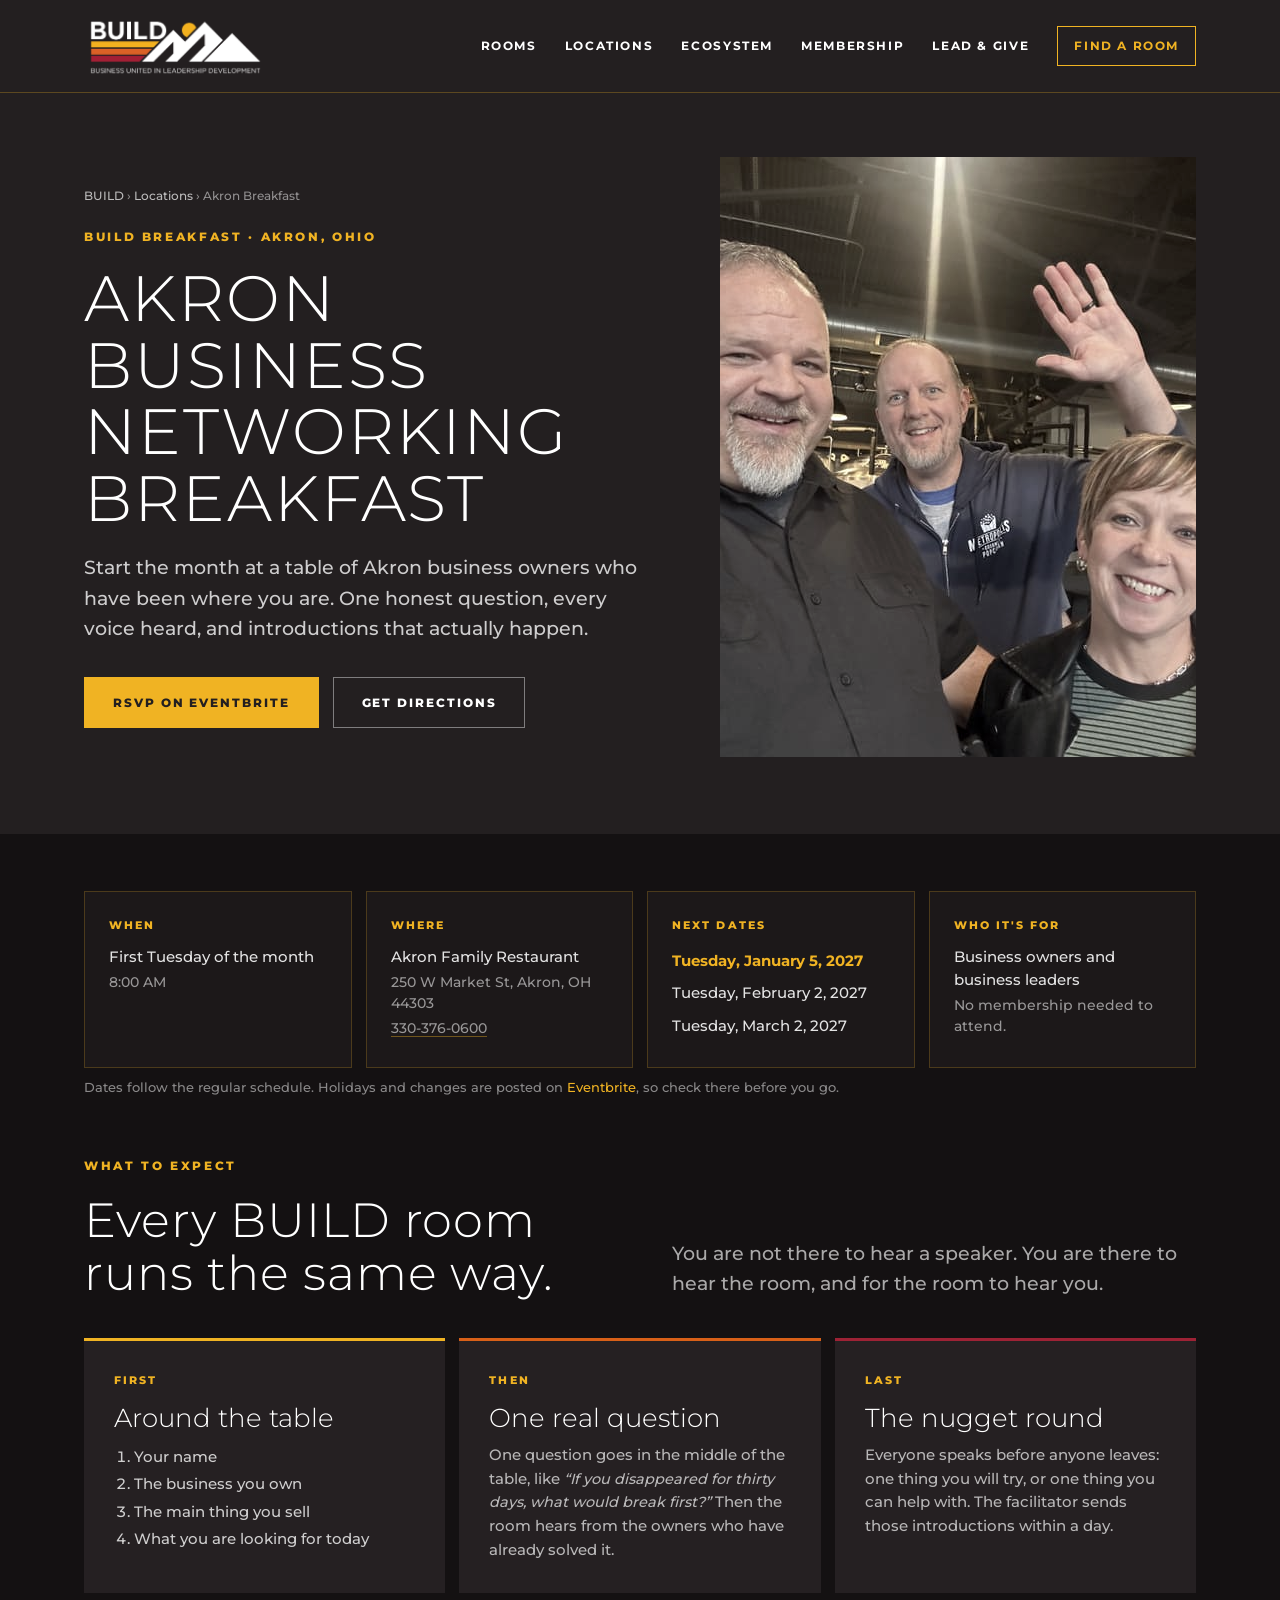
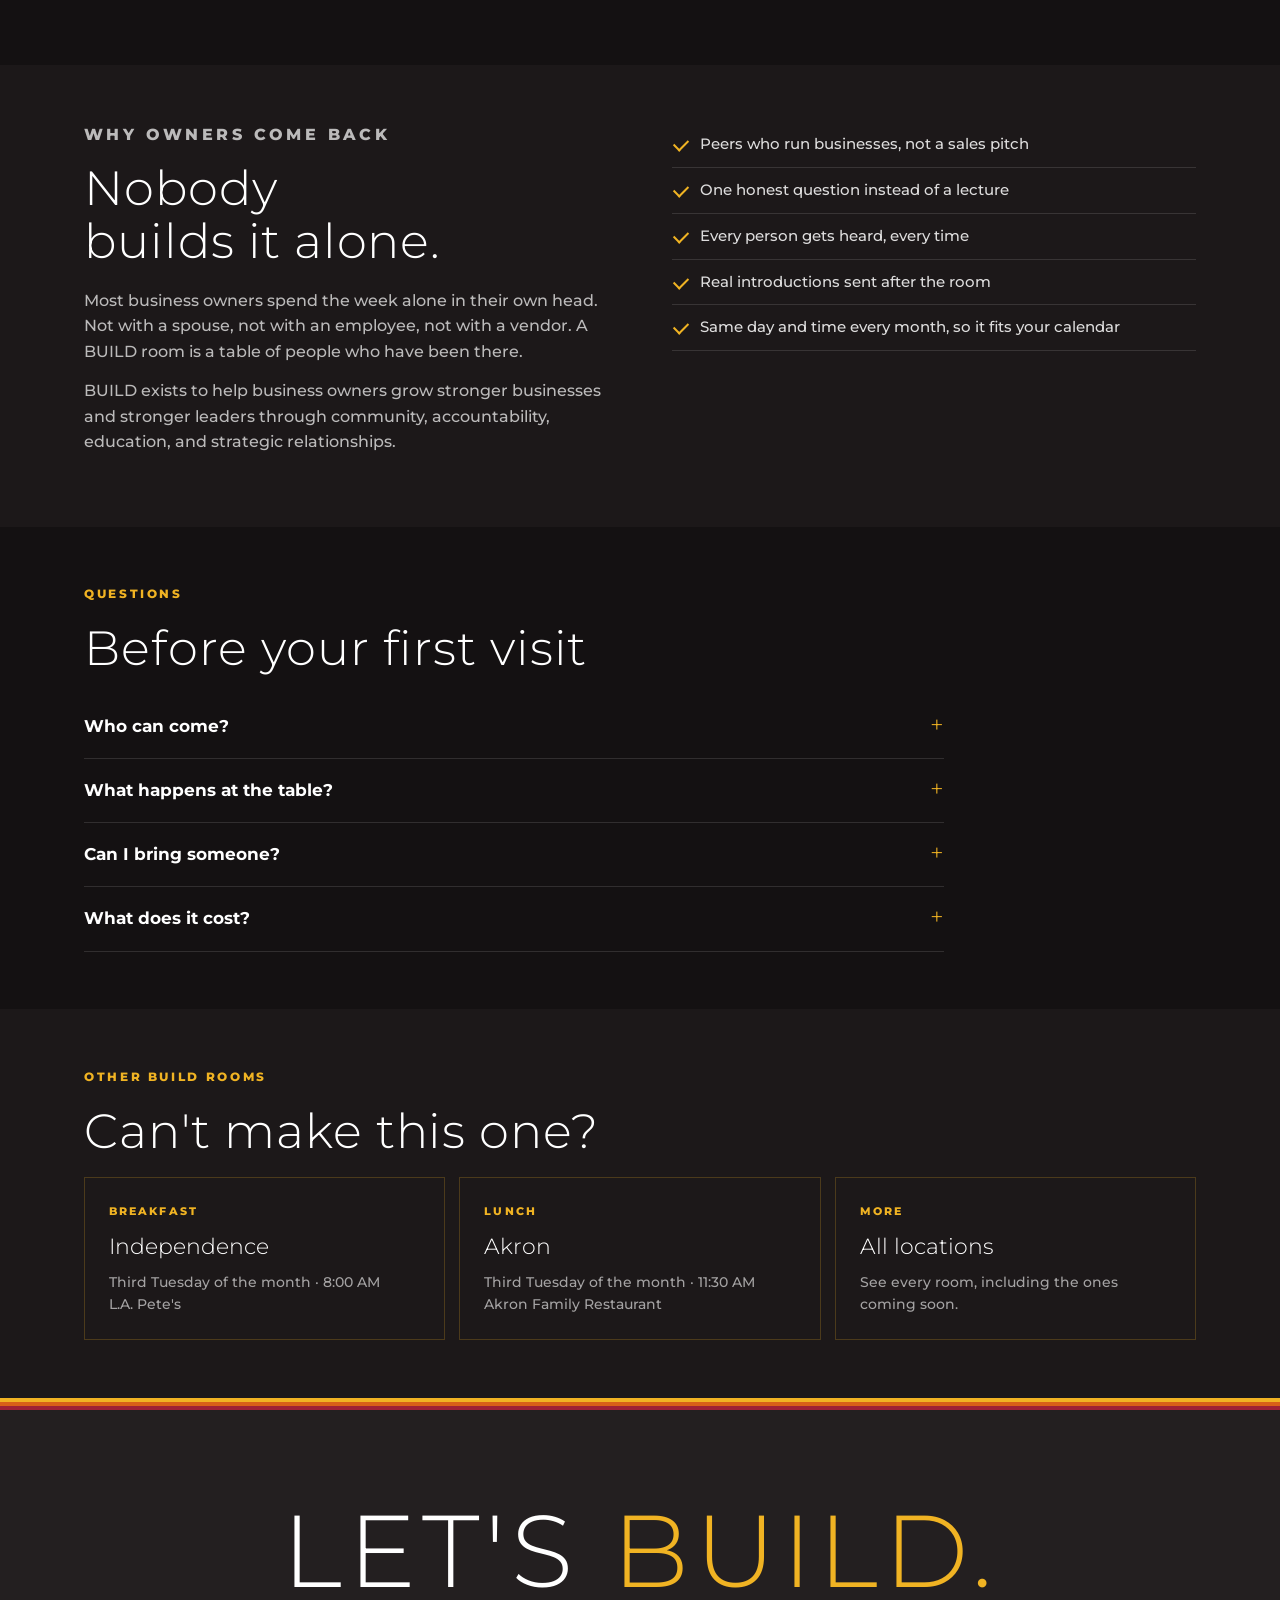
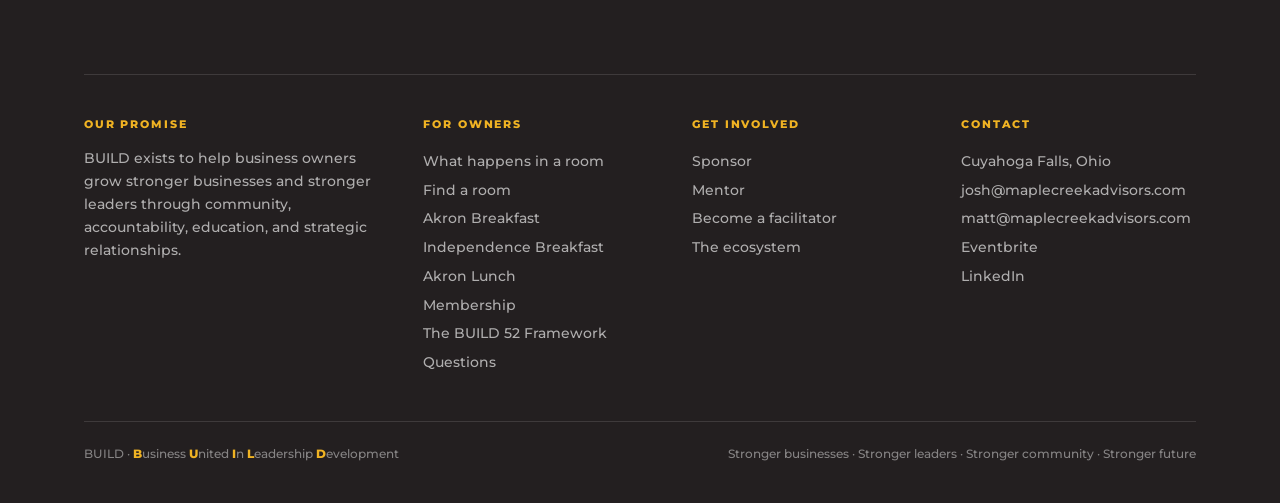
==== commit 68054002: "Use Josh and Matt's Maple Creek Advisors email addresses Replace josh@maplecreekcoaching.com with jo" ====
--- a/akron-breakfast/index.html
+++ b/akron-breakfast/index.html
@@ -211,7 +211,8 @@
       <div class="fcol">
         <h4>Contact</h4>
         <p>Cuyahoga Falls, Ohio</p>
-        <a href="mailto:josh@maplecreekcoaching.com">josh@maplecreekcoaching.com</a>
+        <a href="mailto:josh@maplecreekadvisors.com">josh@maplecreekadvisors.com</a>
+        <a href="mailto:matt@maplecreekadvisors.com">matt@maplecreekadvisors.com</a>
         <a href="https://www.eventbrite.com/o/120744060089">Eventbrite</a>
         <a href="https://www.linkedin.com/in/joshmuller">LinkedIn</a>
       </div>
--- a/assets/site.css
+++ b/assets/site.css
@@ -18,7 +18,7 @@
   --muted-dark:rgba(35,31,32,.68);
   --wrap:1240px;
   --pad:clamp(16px,5vw,64px);
-  --sec:clamp(60px,9vw,112px);
+  --sec:clamp(36px,4.5vw,60px);
 }
 
 *{box-sizing:border-box}
@@ -45,7 +45,7 @@
 .lead{font-size:clamp(16px,1.5vw,19px);line-height:1.6;color:var(--muted);max-width:60ch;margin:0}
 .light .lead{color:var(--muted-dark)}
 .label{font-weight:800;font-size:11px;letter-spacing:.19em;text-transform:uppercase}
-.sechead{display:grid;grid-template-columns:1fr 1fr;gap:clamp(24px,5vw,72px);align-items:end;margin-bottom:clamp(36px,5vw,60px)}
+.sechead{display:grid;grid-template-columns:1fr 1fr;gap:clamp(24px,5vw,72px);align-items:end;margin-bottom:clamp(24px,3vw,40px)}
 .sechead .h2{margin:0}
 .step-tag{display:inline-flex;align-items:center;gap:10px}
 .step-tag i{font-style:normal;display:inline-flex;align-items:center;justify-content:center;width:24px;height:24px;border-radius:50%;background:var(--gold);color:var(--black);font-size:11px;letter-spacing:0}
@@ -83,7 +83,7 @@
 
 /* ---------- pillars ---------- */
 .pillars{background:var(--gold);color:var(--black)}
-.pillars ul{list-style:none;margin:0;padding:0;display:grid;grid-template-columns:repeat(4,1fr)}
+.pillars ul{list-style:none;margin:0 auto;padding-top:0;padding-bottom:0;display:grid;grid-template-columns:repeat(4,1fr)}
 .pillars li{padding:20px 12px;text-align:center;font-weight:800;font-size:12px;letter-spacing:.16em;text-transform:uppercase;border-left:1px solid rgba(35,31,32,.18)}
 .pillars li:first-child{border-left:none}
 .pillars li span{display:block;font-weight:500;letter-spacing:.04em;text-transform:none;font-size:13px;opacity:.75;margin-top:2px}
@@ -196,6 +196,10 @@
 .chips{list-style:none;margin:0;padding:0;display:flex;flex-wrap:wrap;gap:8px}
 .chips li{font-size:13.5px;font-weight:600;padding:8px 14px;border:1px solid rgba(255,255,255,.18);color:rgba(255,255,255,.88);display:inline-flex;align-items:center;gap:8px}
 .chips li::before{content:'';width:7px;height:7px;border-radius:50%;background:var(--gold)}
+.stratum .sbody.stack{flex-direction:column;align-items:flex-start;gap:14px}
+.chips li a:hover{color:var(--gold)}
+.chipnote{margin:0;font-size:14px;line-height:1.6;color:rgba(255,255,255,.72);max-width:68ch;scroll-margin-top:130px}
+.chipnote b{color:#fff;font-weight:700}
 .chips li.wip{color:rgba(255,255,255,.55);border-style:dashed}
 .chips li.wip::before{background:transparent;border:1.5px solid rgba(255,255,255,.45)}
 .s1 .sname{background:var(--gold);color:var(--black)}
@@ -259,8 +263,8 @@
 .team{background:var(--paper);color:var(--black)}
 .team .eyebrow{color:var(--orange)}
 .founderrow{display:grid;grid-template-columns:repeat(2,1fr);gap:56px}
-.founder{display:grid;grid-template-columns:140px 1fr;gap:28px;align-items:start}
-.founder .fphoto{width:140px;height:140px;border-radius:50%;object-fit:cover;object-position:25% 30%;filter:grayscale(1)}
+.founder{display:grid;grid-template-columns:190px 1fr;gap:28px;align-items:start}
+.founder .fphoto{width:190px;height:190px;border-radius:50%;object-fit:cover;object-position:center;filter:grayscale(1)}
 .founder .fmono{width:140px;height:140px;border-radius:50%;display:flex;align-items:center;justify-content:center;background:var(--black);color:var(--gold);font-weight:800;font-size:36px}
 .founder h3{margin:0 0 4px;font-weight:700;font-size:20px}
 .founder .frole{margin:0 0 12px;font-size:12px;font-weight:800;letter-spacing:.12em;text-transform:uppercase;color:var(--orange)}
@@ -350,7 +354,7 @@
   .loclist{grid-template-columns:1fr}
   .stagerow{grid-template-columns:1fr}
   .founder{grid-template-columns:1fr;gap:18px}
-  .founder .fphoto,.founder .fmono{width:112px;height:112px}
+  .founder .fphoto,.founder .fmono{width:150px;height:150px}
   .fcols{grid-template-columns:1fr}
   .finder form{flex-direction:column}
   .hero .cta .btn{flex:1 1 100%}
@@ -412,7 +416,7 @@
 
 /* ---------- BUILD acronym ---------- */
 .eyebrow.acrohero{font-size:clamp(14px,1.6vw,19px);letter-spacing:.2em;color:rgba(240,179,35,.82);margin-bottom:24px}
-.eyebrow.acrohero b{color:#fff;font-size:1.3em;font-weight:800;letter-spacing:.06em}
+.eyebrow.acrohero b{color:inherit;font-size:1.3em;font-weight:800;letter-spacing:.06em}
 .acrofoot b{color:var(--gold);font-weight:800}
 .acro{background:var(--ink)}
 .acrogrid{display:grid;grid-template-columns:repeat(5,1fr);gap:14px}
@@ -435,3 +439,9 @@
   .acrocell{display:grid;grid-template-columns:84px 1fr;column-gap:20px;align-items:start;padding:22px 22px 24px}
   .acroletter{grid-row:span 2;font-size:76px;margin:0}
 }
+
+/* Back-to-back sections on the same background: don't stack two paddings. */
+.acro{padding-bottom:0}
+.roomtypes{margin-top:clamp(24px,3vw,36px)}
+
+@media (max-width:860px){.chipnote{scroll-margin-top:190px}}
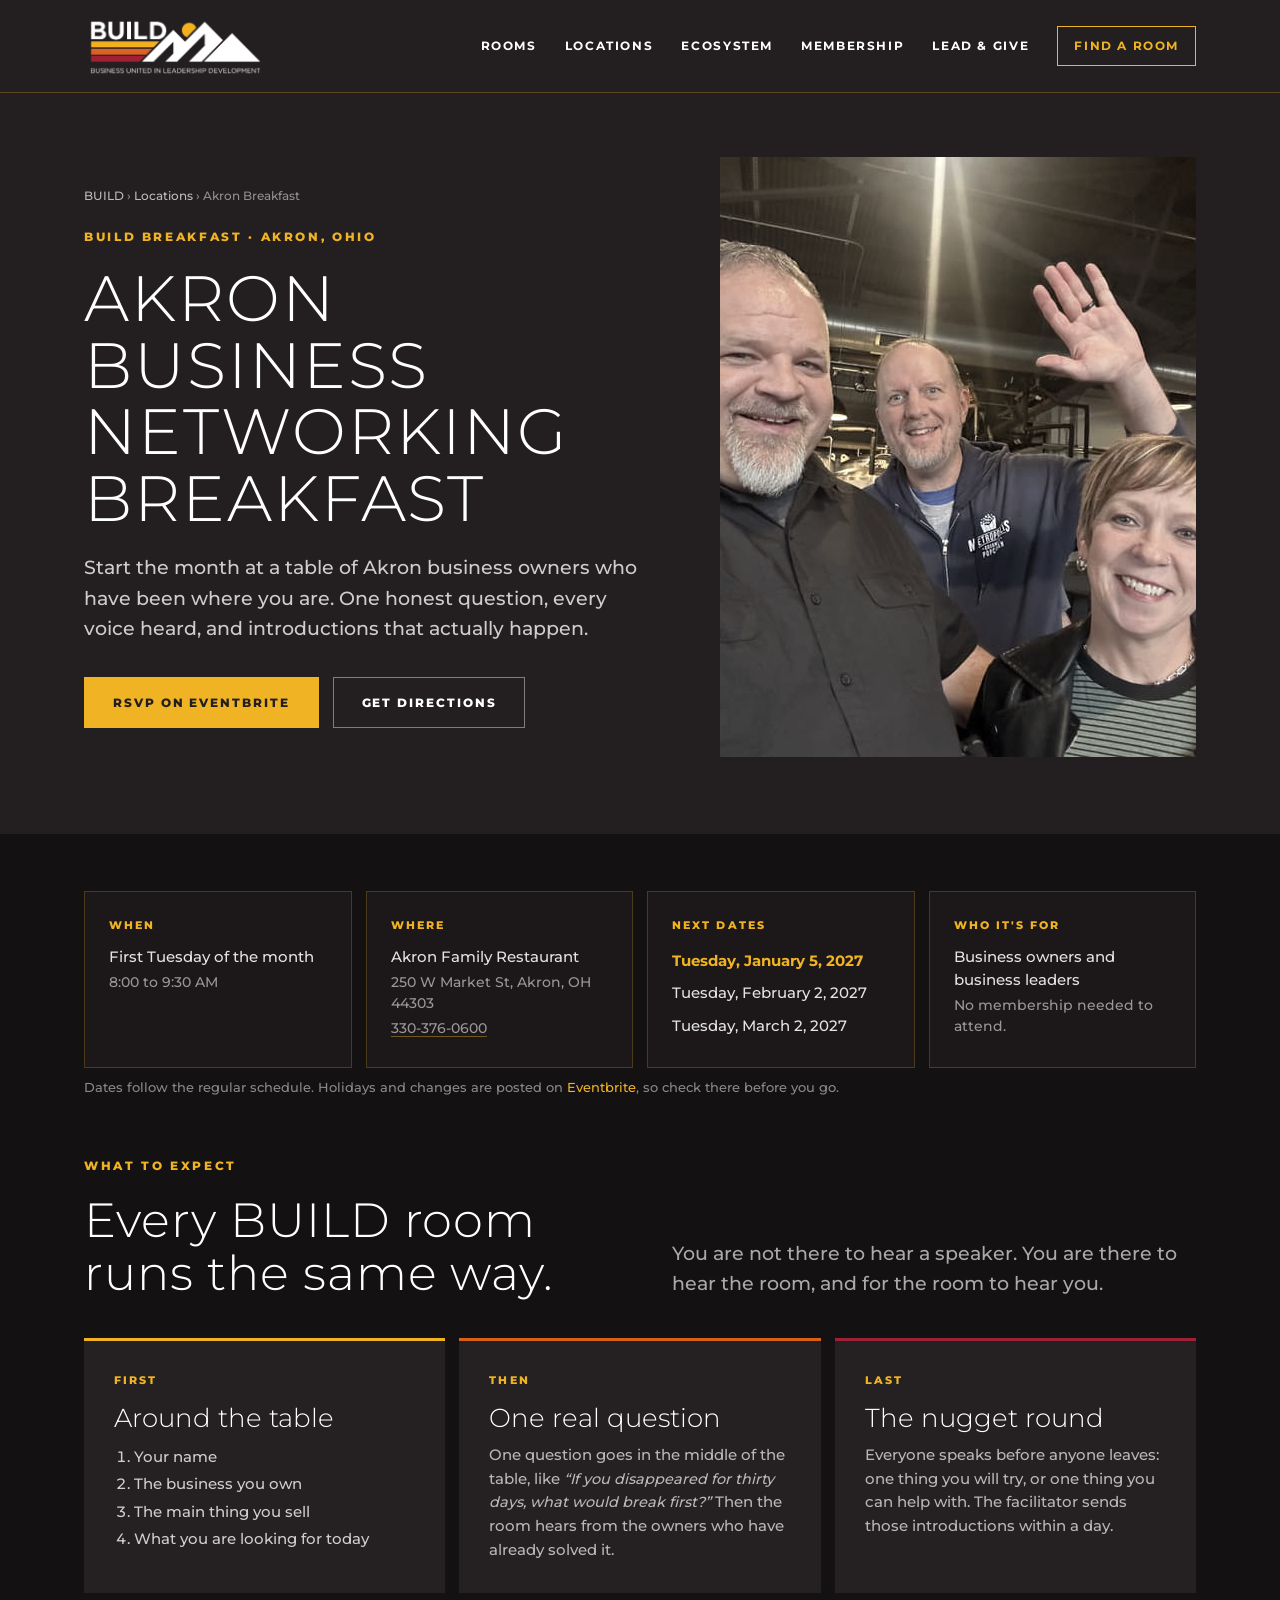
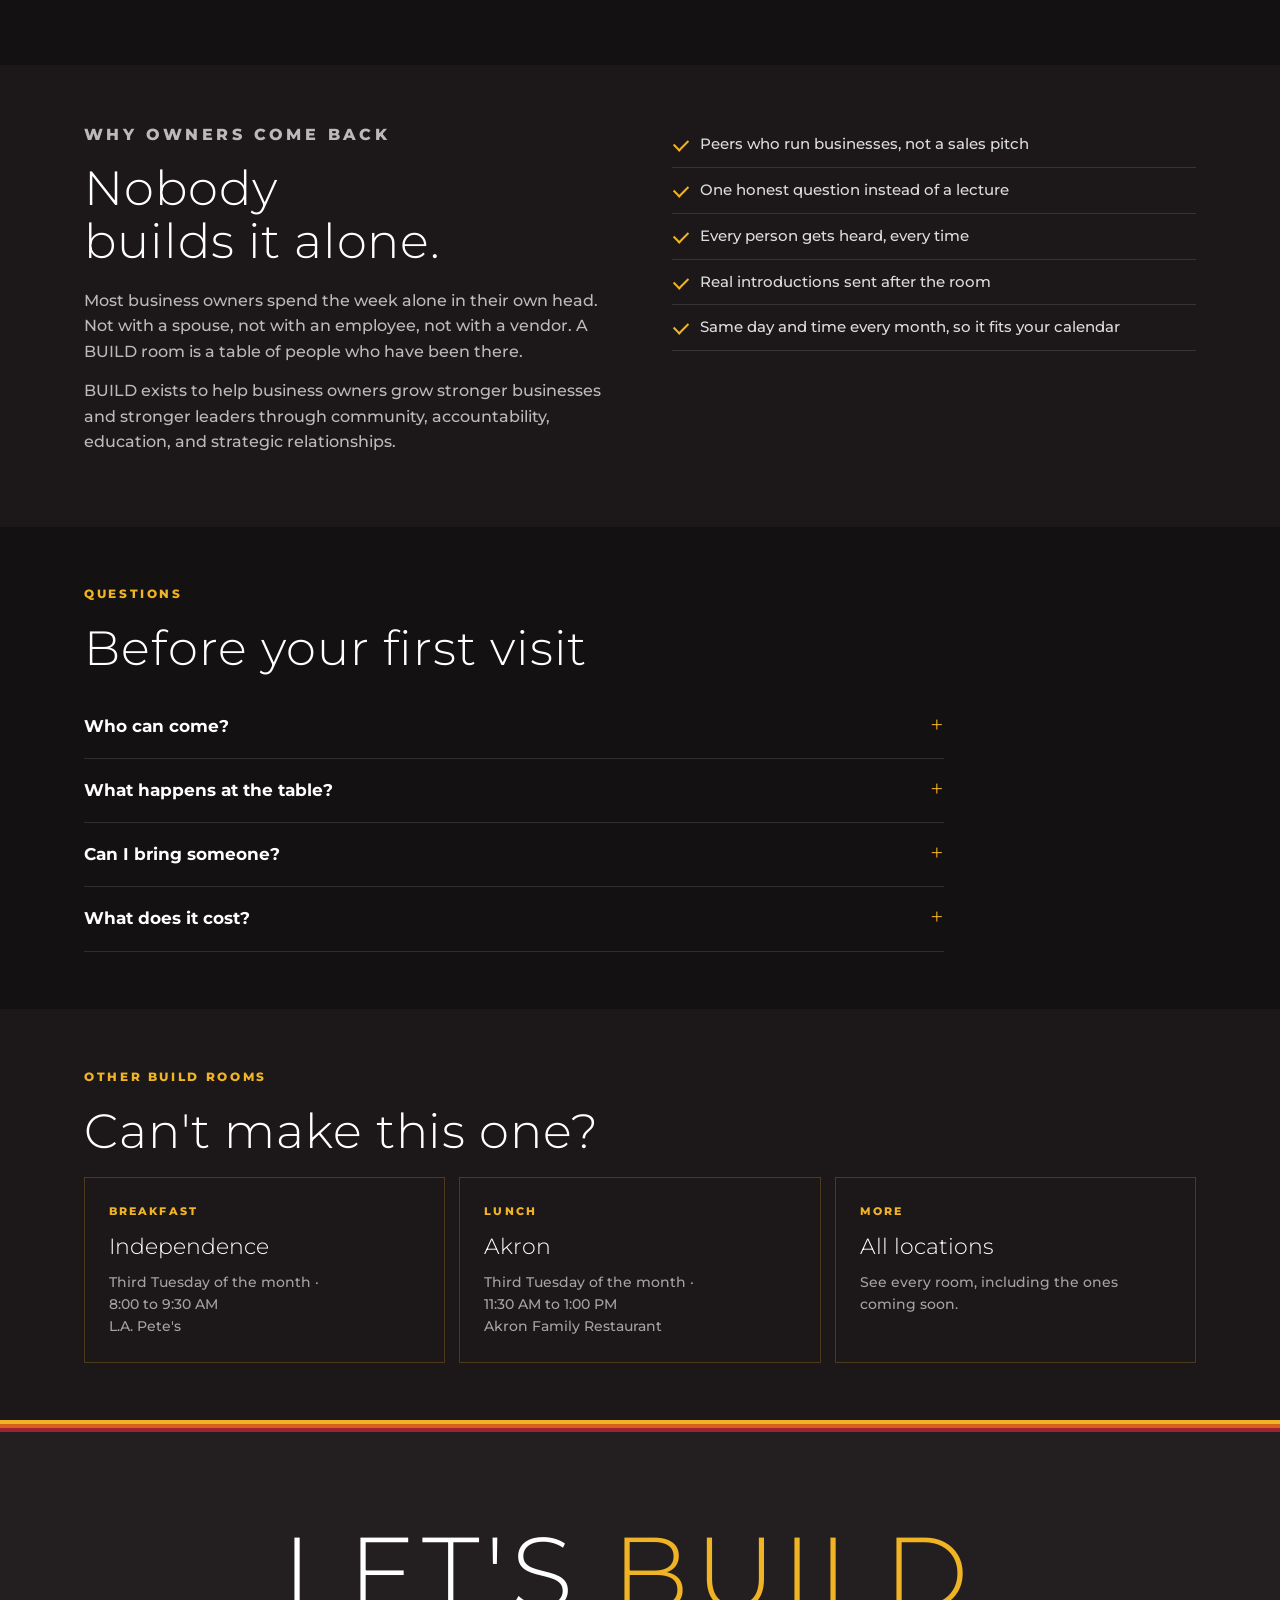
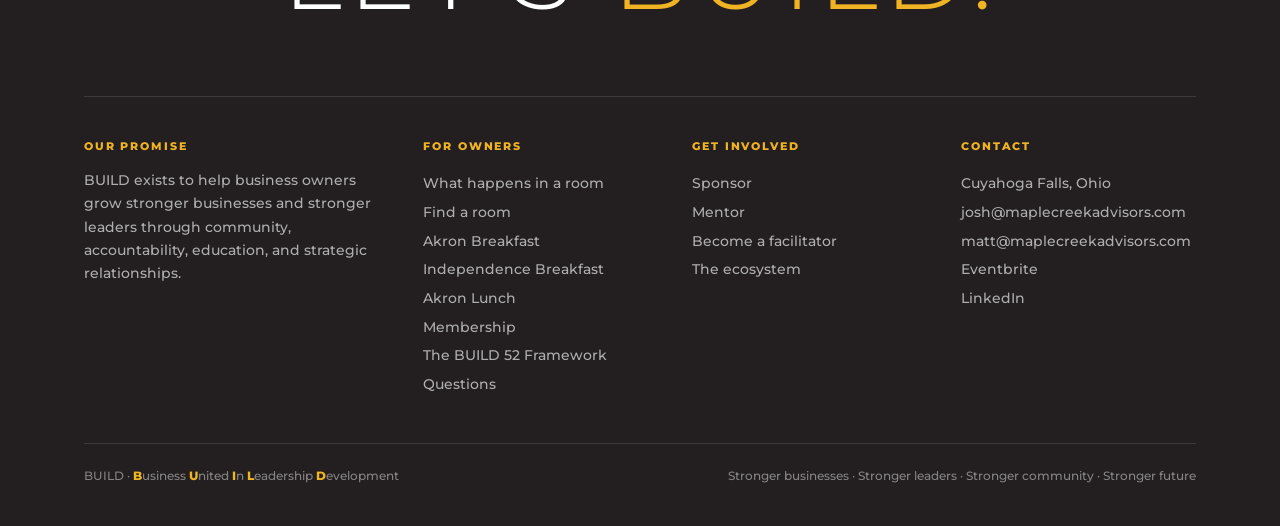
==== commit d4c2be31: "Show 90-minute start and end times; refresh room page dates Every BUILD room runs 90 minutes. Locati" ====
--- a/akron-breakfast/index.html
+++ b/akron-breakfast/index.html
@@ -4,11 +4,11 @@
 <meta charset="utf-8">
 <meta name="viewport" content="width=device-width,initial-scale=1">
 <title>Akron Business Networking Breakfast | BUILD</title>
-<meta name="description" content="A monthly breakfast for Akron business owners and leaders. First Tuesday at 8:00 AM at Akron Family Restaurant. Real conversation, real introductions.">
+<meta name="description" content="A monthly breakfast for Akron business owners and leaders. First Tuesday, 8:00 to 9:30 AM, at Akron Family Restaurant. Real conversation, real introductions.">
 <link rel="canonical" href="https://buildowners.com/akron-breakfast/">
 <meta property="og:type" content="website">
 <meta property="og:title" content="Akron Business Networking Breakfast | BUILD">
-<meta property="og:description" content="A monthly breakfast for Akron business owners and leaders. First Tuesday at 8:00 AM at Akron Family Restaurant. Real conversation, real introductions.">
+<meta property="og:description" content="A monthly breakfast for Akron business owners and leaders. First Tuesday, 8:00 to 9:30 AM, at Akron Family Restaurant. Real conversation, real introductions.">
 <meta property="og:image" content="https://buildowners.com/assets/breakfast.jpg">
 <meta property="og:url" content="https://buildowners.com/akron-breakfast/">
 <meta name="theme-color" content="#231F20">
@@ -16,12 +16,12 @@
 <link rel="apple-touch-icon" href="/apple-touch-icon.png">
 <link rel="preload" href="/assets/montserrat.woff2" as="font" type="font/woff2" crossorigin>
 <link rel="stylesheet" href="/assets/site.css">
-<script type="application/ld+json">{"@context": "https://schema.org", "@type": "Event", "name": "BUILD Breakfast Akron", "description": "A monthly breakfast for Akron business owners and leaders. First Tuesday at 8:00 AM at Akron Family Restaurant. Real conversation, real introductions.", "startDate": "2026-10-06T08:00:00-04:00", "eventStatus": "https://schema.org/EventScheduled", "eventAttendanceMode": "https://schema.org/OfflineEventAttendanceMode", "location": {"@type": "Place", "name": "Akron Family Restaurant", "address": {"@type": "PostalAddress", "streetAddress": "250 W Market St", "addressLocality": "Akron", "addressRegion": "OH", "postalCode": "44303", "addressCountry": "US"}}, "image": ["https://buildowners.com/assets/breakfast.jpg"], "organizer": {"@type": "Organization", "name": "BUILD", "alternateName": "Business United In Leadership Development", "url": "https://buildowners.com/"}, "url": "https://buildowners.com/akron-breakfast/"}</script>
-<script type="application/ld+json">{"@context": "https://schema.org", "@type": "Event", "name": "BUILD Breakfast Akron", "description": "A monthly breakfast for Akron business owners and leaders. First Tuesday at 8:00 AM at Akron Family Restaurant. Real conversation, real introductions.", "startDate": "2026-11-03T08:00:00-05:00", "eventStatus": "https://schema.org/EventScheduled", "eventAttendanceMode": "https://schema.org/OfflineEventAttendanceMode", "location": {"@type": "Place", "name": "Akron Family Restaurant", "address": {"@type": "PostalAddress", "streetAddress": "250 W Market St", "addressLocality": "Akron", "addressRegion": "OH", "postalCode": "44303", "addressCountry": "US"}}, "image": ["https://buildowners.com/assets/breakfast.jpg"], "organizer": {"@type": "Organization", "name": "BUILD", "alternateName": "Business United In Leadership Development", "url": "https://buildowners.com/"}, "url": "https://buildowners.com/akron-breakfast/"}</script>
-<script type="application/ld+json">{"@context": "https://schema.org", "@type": "Event", "name": "BUILD Breakfast Akron", "description": "A monthly breakfast for Akron business owners and leaders. First Tuesday at 8:00 AM at Akron Family Restaurant. Real conversation, real introductions.", "startDate": "2026-12-01T08:00:00-05:00", "eventStatus": "https://schema.org/EventScheduled", "eventAttendanceMode": "https://schema.org/OfflineEventAttendanceMode", "location": {"@type": "Place", "name": "Akron Family Restaurant", "address": {"@type": "PostalAddress", "streetAddress": "250 W Market St", "addressLocality": "Akron", "addressRegion": "OH", "postalCode": "44303", "addressCountry": "US"}}, "image": ["https://buildowners.com/assets/breakfast.jpg"], "organizer": {"@type": "Organization", "name": "BUILD", "alternateName": "Business United In Leadership Development", "url": "https://buildowners.com/"}, "url": "https://buildowners.com/akron-breakfast/"}</script>
-<script type="application/ld+json">{"@context": "https://schema.org", "@type": "Event", "name": "BUILD Breakfast Akron", "description": "A monthly breakfast for Akron business owners and leaders. First Tuesday at 8:00 AM at Akron Family Restaurant. Real conversation, real introductions.", "startDate": "2027-01-05T08:00:00-05:00", "eventStatus": "https://schema.org/EventScheduled", "eventAttendanceMode": "https://schema.org/OfflineEventAttendanceMode", "location": {"@type": "Place", "name": "Akron Family Restaurant", "address": {"@type": "PostalAddress", "streetAddress": "250 W Market St", "addressLocality": "Akron", "addressRegion": "OH", "postalCode": "44303", "addressCountry": "US"}}, "image": ["https://buildowners.com/assets/breakfast.jpg"], "organizer": {"@type": "Organization", "name": "BUILD", "alternateName": "Business United In Leadership Development", "url": "https://buildowners.com/"}, "url": "https://buildowners.com/akron-breakfast/"}</script>
-<script type="application/ld+json">{"@context": "https://schema.org", "@type": "Event", "name": "BUILD Breakfast Akron", "description": "A monthly breakfast for Akron business owners and leaders. First Tuesday at 8:00 AM at Akron Family Restaurant. Real conversation, real introductions.", "startDate": "2027-02-02T08:00:00-05:00", "eventStatus": "https://schema.org/EventScheduled", "eventAttendanceMode": "https://schema.org/OfflineEventAttendanceMode", "location": {"@type": "Place", "name": "Akron Family Restaurant", "address": {"@type": "PostalAddress", "streetAddress": "250 W Market St", "addressLocality": "Akron", "addressRegion": "OH", "postalCode": "44303", "addressCountry": "US"}}, "image": ["https://buildowners.com/assets/breakfast.jpg"], "organizer": {"@type": "Organization", "name": "BUILD", "alternateName": "Business United In Leadership Development", "url": "https://buildowners.com/"}, "url": "https://buildowners.com/akron-breakfast/"}</script>
-<script type="application/ld+json">{"@context": "https://schema.org", "@type": "Event", "name": "BUILD Breakfast Akron", "description": "A monthly breakfast for Akron business owners and leaders. First Tuesday at 8:00 AM at Akron Family Restaurant. Real conversation, real introductions.", "startDate": "2027-03-02T08:00:00-05:00", "eventStatus": "https://schema.org/EventScheduled", "eventAttendanceMode": "https://schema.org/OfflineEventAttendanceMode", "location": {"@type": "Place", "name": "Akron Family Restaurant", "address": {"@type": "PostalAddress", "streetAddress": "250 W Market St", "addressLocality": "Akron", "addressRegion": "OH", "postalCode": "44303", "addressCountry": "US"}}, "image": ["https://buildowners.com/assets/breakfast.jpg"], "organizer": {"@type": "Organization", "name": "BUILD", "alternateName": "Business United In Leadership Development", "url": "https://buildowners.com/"}, "url": "https://buildowners.com/akron-breakfast/"}</script>
+<script type="application/ld+json">{"@context": "https://schema.org", "@type": "Event", "name": "BUILD Breakfast Akron", "description": "A monthly breakfast for Akron business owners and leaders. First Tuesday, 8:00 to 9:30 AM, at Akron Family Restaurant. Real conversation, real introductions.", "startDate": "2026-12-01T08:00:00-05:00", "endDate": "2026-12-01T09:30:00-05:00", "eventStatus": "https://schema.org/EventScheduled", "eventAttendanceMode": "https://schema.org/OfflineEventAttendanceMode", "location": {"@type": "Place", "name": "Akron Family Restaurant", "address": {"@type": "PostalAddress", "streetAddress": "250 W Market St", "addressLocality": "Akron", "addressRegion": "OH", "postalCode": "44303", "addressCountry": "US"}}, "image": ["https://buildowners.com/assets/breakfast.jpg"], "organizer": {"@type": "Organization", "name": "BUILD", "alternateName": "Business United In Leadership Development", "url": "https://buildowners.com/"}, "url": "https://buildowners.com/akron-breakfast/"}</script>
+<script type="application/ld+json">{"@context": "https://schema.org", "@type": "Event", "name": "BUILD Breakfast Akron", "description": "A monthly breakfast for Akron business owners and leaders. First Tuesday, 8:00 to 9:30 AM, at Akron Family Restaurant. Real conversation, real introductions.", "startDate": "2027-01-05T08:00:00-05:00", "endDate": "2027-01-05T09:30:00-05:00", "eventStatus": "https://schema.org/EventScheduled", "eventAttendanceMode": "https://schema.org/OfflineEventAttendanceMode", "location": {"@type": "Place", "name": "Akron Family Restaurant", "address": {"@type": "PostalAddress", "streetAddress": "250 W Market St", "addressLocality": "Akron", "addressRegion": "OH", "postalCode": "44303", "addressCountry": "US"}}, "image": ["https://buildowners.com/assets/breakfast.jpg"], "organizer": {"@type": "Organization", "name": "BUILD", "alternateName": "Business United In Leadership Development", "url": "https://buildowners.com/"}, "url": "https://buildowners.com/akron-breakfast/"}</script>
+<script type="application/ld+json">{"@context": "https://schema.org", "@type": "Event", "name": "BUILD Breakfast Akron", "description": "A monthly breakfast for Akron business owners and leaders. First Tuesday, 8:00 to 9:30 AM, at Akron Family Restaurant. Real conversation, real introductions.", "startDate": "2027-02-02T08:00:00-05:00", "endDate": "2027-02-02T09:30:00-05:00", "eventStatus": "https://schema.org/EventScheduled", "eventAttendanceMode": "https://schema.org/OfflineEventAttendanceMode", "location": {"@type": "Place", "name": "Akron Family Restaurant", "address": {"@type": "PostalAddress", "streetAddress": "250 W Market St", "addressLocality": "Akron", "addressRegion": "OH", "postalCode": "44303", "addressCountry": "US"}}, "image": ["https://buildowners.com/assets/breakfast.jpg"], "organizer": {"@type": "Organization", "name": "BUILD", "alternateName": "Business United In Leadership Development", "url": "https://buildowners.com/"}, "url": "https://buildowners.com/akron-breakfast/"}</script>
+<script type="application/ld+json">{"@context": "https://schema.org", "@type": "Event", "name": "BUILD Breakfast Akron", "description": "A monthly breakfast for Akron business owners and leaders. First Tuesday, 8:00 to 9:30 AM, at Akron Family Restaurant. Real conversation, real introductions.", "startDate": "2027-03-02T08:00:00-05:00", "endDate": "2027-03-02T09:30:00-05:00", "eventStatus": "https://schema.org/EventScheduled", "eventAttendanceMode": "https://schema.org/OfflineEventAttendanceMode", "location": {"@type": "Place", "name": "Akron Family Restaurant", "address": {"@type": "PostalAddress", "streetAddress": "250 W Market St", "addressLocality": "Akron", "addressRegion": "OH", "postalCode": "44303", "addressCountry": "US"}}, "image": ["https://buildowners.com/assets/breakfast.jpg"], "organizer": {"@type": "Organization", "name": "BUILD", "alternateName": "Business United In Leadership Development", "url": "https://buildowners.com/"}, "url": "https://buildowners.com/akron-breakfast/"}</script>
+<script type="application/ld+json">{"@context": "https://schema.org", "@type": "Event", "name": "BUILD Breakfast Akron", "description": "A monthly breakfast for Akron business owners and leaders. First Tuesday, 8:00 to 9:30 AM, at Akron Family Restaurant. Real conversation, real introductions.", "startDate": "2027-04-06T08:00:00-04:00", "endDate": "2027-04-06T09:30:00-04:00", "eventStatus": "https://schema.org/EventScheduled", "eventAttendanceMode": "https://schema.org/OfflineEventAttendanceMode", "location": {"@type": "Place", "name": "Akron Family Restaurant", "address": {"@type": "PostalAddress", "streetAddress": "250 W Market St", "addressLocality": "Akron", "addressRegion": "OH", "postalCode": "44303", "addressCountry": "US"}}, "image": ["https://buildowners.com/assets/breakfast.jpg"], "organizer": {"@type": "Organization", "name": "BUILD", "alternateName": "Business United In Leadership Development", "url": "https://buildowners.com/"}, "url": "https://buildowners.com/akron-breakfast/"}</script>
+<script type="application/ld+json">{"@context": "https://schema.org", "@type": "Event", "name": "BUILD Breakfast Akron", "description": "A monthly breakfast for Akron business owners and leaders. First Tuesday, 8:00 to 9:30 AM, at Akron Family Restaurant. Real conversation, real introductions.", "startDate": "2027-05-04T08:00:00-04:00", "endDate": "2027-05-04T09:30:00-04:00", "eventStatus": "https://schema.org/EventScheduled", "eventAttendanceMode": "https://schema.org/OfflineEventAttendanceMode", "location": {"@type": "Place", "name": "Akron Family Restaurant", "address": {"@type": "PostalAddress", "streetAddress": "250 W Market St", "addressLocality": "Akron", "addressRegion": "OH", "postalCode": "44303", "addressCountry": "US"}}, "image": ["https://buildowners.com/assets/breakfast.jpg"], "organizer": {"@type": "Organization", "name": "BUILD", "alternateName": "Business United In Leadership Development", "url": "https://buildowners.com/"}, "url": "https://buildowners.com/akron-breakfast/"}</script>
 <script type="application/ld+json">{"@context": "https://schema.org", "@type": "BreadcrumbList", "itemListElement": [{"@type": "ListItem", "position": 1, "name": "BUILD", "item": "https://buildowners.com/"}, {"@type": "ListItem", "position": 2, "name": "Locations", "item": "https://buildowners.com/#locations"}, {"@type": "ListItem", "position": 3, "name": "Akron Business Networking Breakfast", "item": "https://buildowners.com/akron-breakfast/"}]}</script>
 <script type="application/ld+json">{"@context": "https://schema.org", "@type": "FAQPage", "mainEntity": [{"@type": "Question", "name": "Who can come?", "acceptedAnswer": {"@type": "Answer", "text": "Business owners and business leaders. You do not need to be a member, and you do not need to be invited. RSVP on Eventbrite so the room knows to expect you."}}, {"@type": "Question", "name": "What happens at the table?", "acceptedAnswer": {"@type": "Answer", "text": "Everyone introduces themselves with four quick answers: name, business, what you sell, and what you are looking for today. Then one real question goes in the middle of the table and the owners work it out together. It ends with a nugget round where everyone shares one takeaway or one offer to help."}}, {"@type": "Question", "name": "Can I bring someone?", "acceptedAnswer": {"@type": "Answer", "text": "Yes, please do. Every room asks members to bring another owner next time. The room works better when it grows."}}, {"@type": "Question", "name": "What does it cost?", "acceptedAnswer": {"@type": "Answer", "text": "Each room is listed on Eventbrite, and the current ticket details are shown there."}}]}</script>
 </head>
@@ -68,7 +68,7 @@
       <div class="fact">
         <span class="label">When</span>
         <p>First Tuesday of the month</p>
-        <p class="sub">8:00 AM</p>
+        <p class="sub">8:00 to 9:30 AM</p>
       </div>
       <div class="fact">
         <span class="label">Where</span>
@@ -78,7 +78,7 @@
       </div>
       <div class="fact">
         <span class="label">Next dates</span>
-        <ul class="nextdates" id="nextDates" data-nth="1" data-weekday="1"><li>Tuesday, October 6, 2026</li><li>Tuesday, November 3, 2026</li><li>Tuesday, December 1, 2026</li></ul>
+        <ul class="nextdates" id="nextDates" data-nth="1" data-weekday="1"><li>Tuesday, December 1, 2026</li><li>Tuesday, January 5, 2027</li><li>Tuesday, February 2, 2027</li></ul>
       </div>
       <div class="fact">
         <span class="label">Who it's for</span>
@@ -163,12 +163,12 @@
       <a href="/independence-breakfast/">
         <span class="label">Breakfast</span>
         <h3>Independence</h3>
-        <p>Third Tuesday of the month · 8:00 AM<br>L.A. Pete's</p>
+        <p>Third Tuesday of the month · <span class="nowrap">8:00 to 9:30 AM</span><br>L.A. Pete's</p>
       </a>
       <a href="/akron-lunch/">
         <span class="label">Lunch</span>
         <h3>Akron</h3>
-        <p>Third Tuesday of the month · 11:30 AM<br>Akron Family Restaurant</p>
+        <p>Third Tuesday of the month · <span class="nowrap">11:30 AM to 1:00 PM</span><br>Akron Family Restaurant</p>
       </a>
       <a href="/#locations">
         <span class="label">More</span>
--- a/assets/site.css
+++ b/assets/site.css
@@ -445,3 +445,5 @@
 .roomtypes{margin-top:clamp(24px,3vw,36px)}
 
 @media (max-width:860px){.chipnote{scroll-margin-top:190px}}
+
+.nowrap{white-space:nowrap}
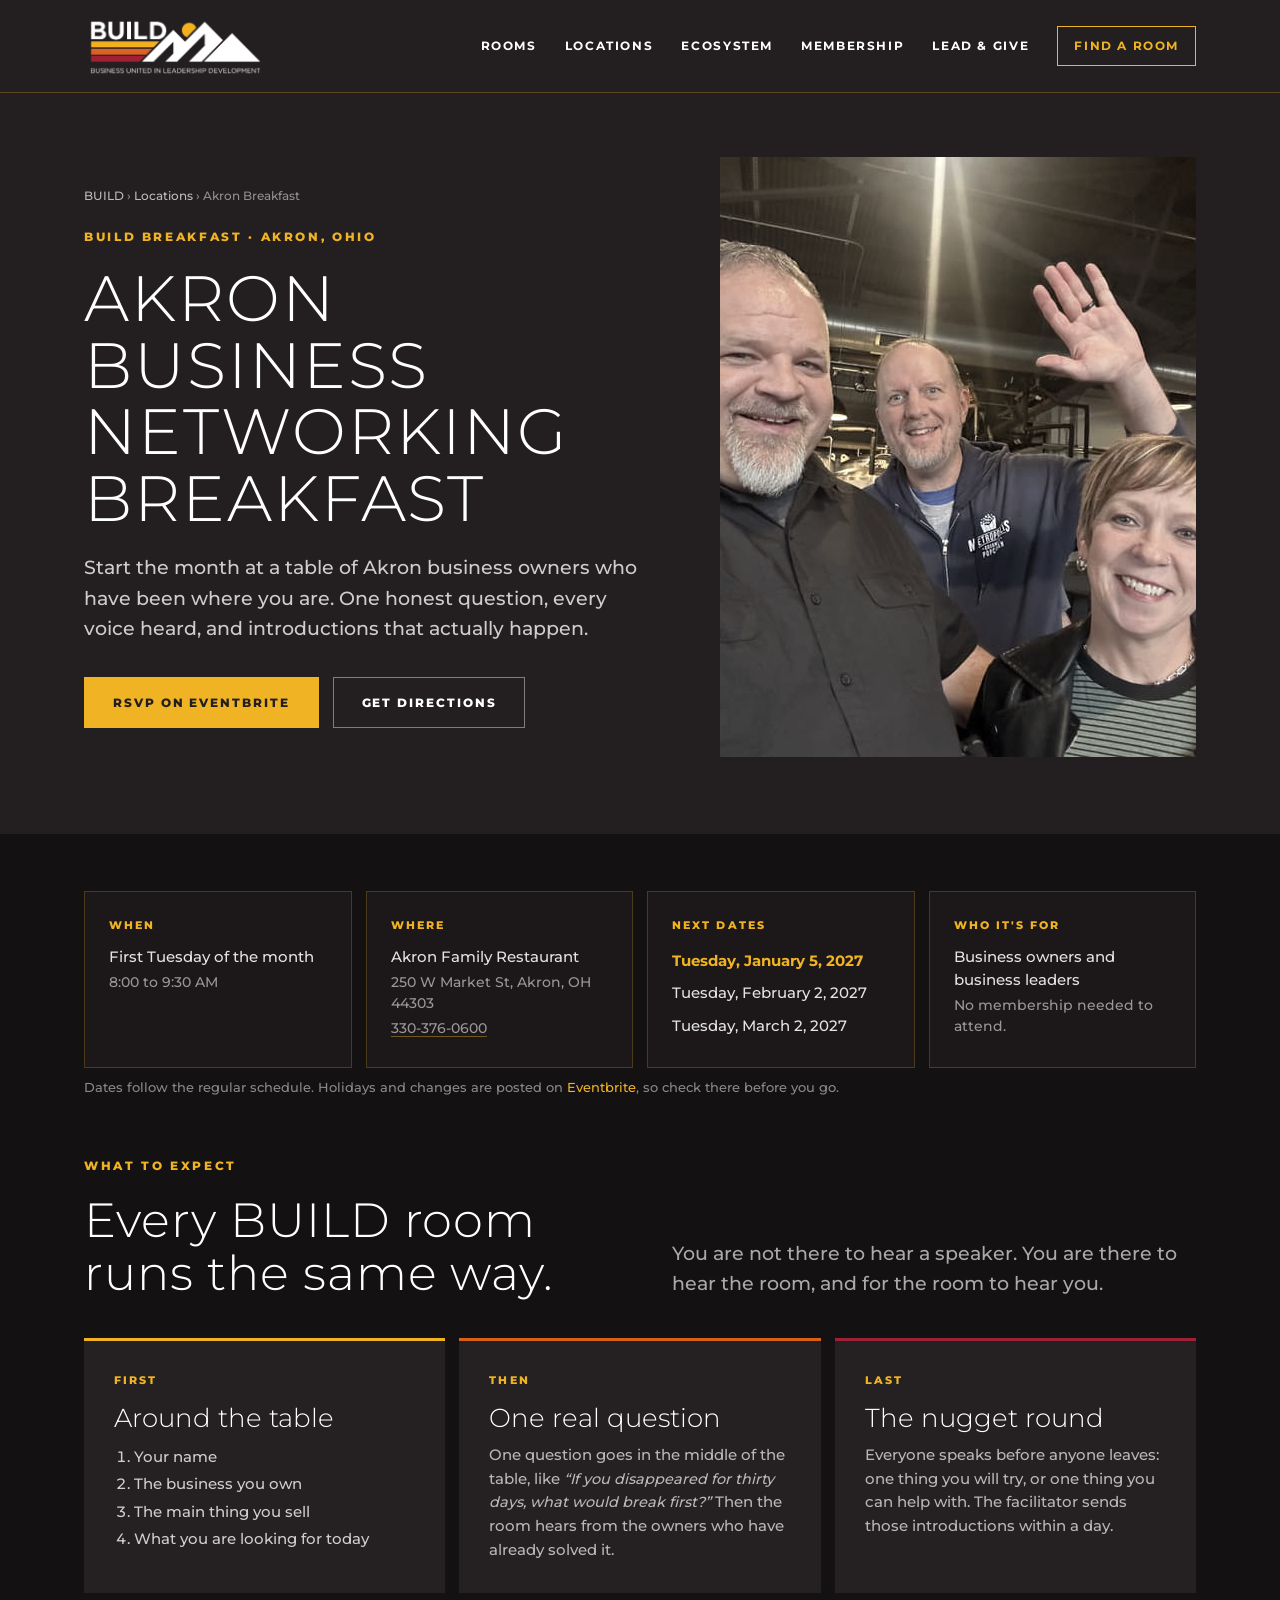
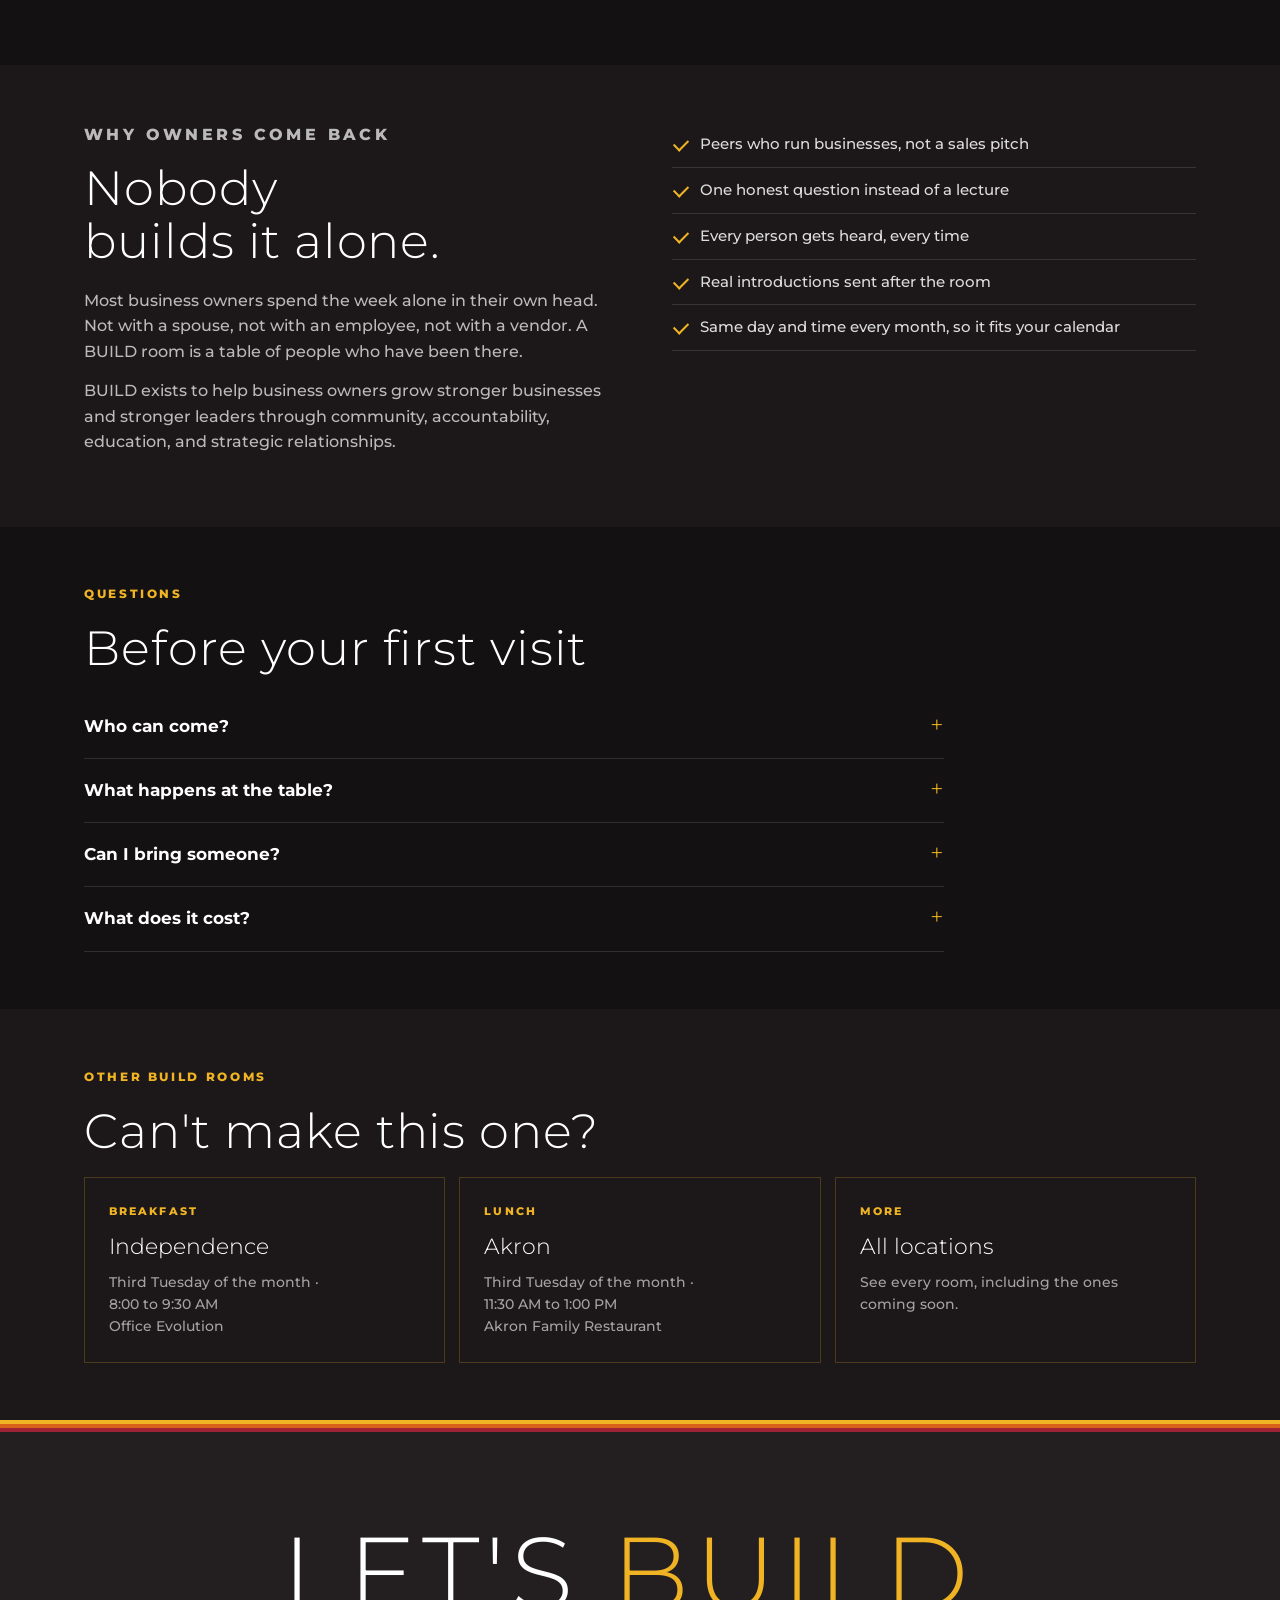
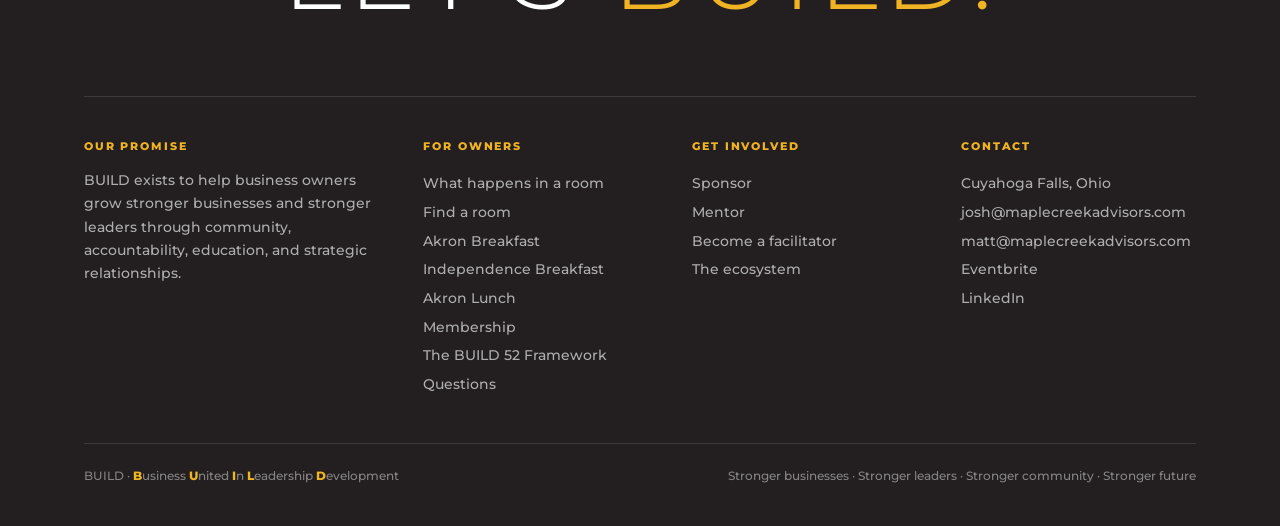
==== commit 00418c28: "Move the Independence Breakfast to Office Evolution The room now meets at Office Evolution, 4807 Roc" ====
--- a/akron-breakfast/index.html
+++ b/akron-breakfast/index.html
@@ -163,7 +163,7 @@
       <a href="/independence-breakfast/">
         <span class="label">Breakfast</span>
         <h3>Independence</h3>
-        <p>Third Tuesday of the month · <span class="nowrap">8:00 to 9:30 AM</span><br>L.A. Pete's</p>
+        <p>Third Tuesday of the month · <span class="nowrap">8:00 to 9:30 AM</span><br>Office Evolution</p>
       </a>
       <a href="/akron-lunch/">
         <span class="label">Lunch</span>
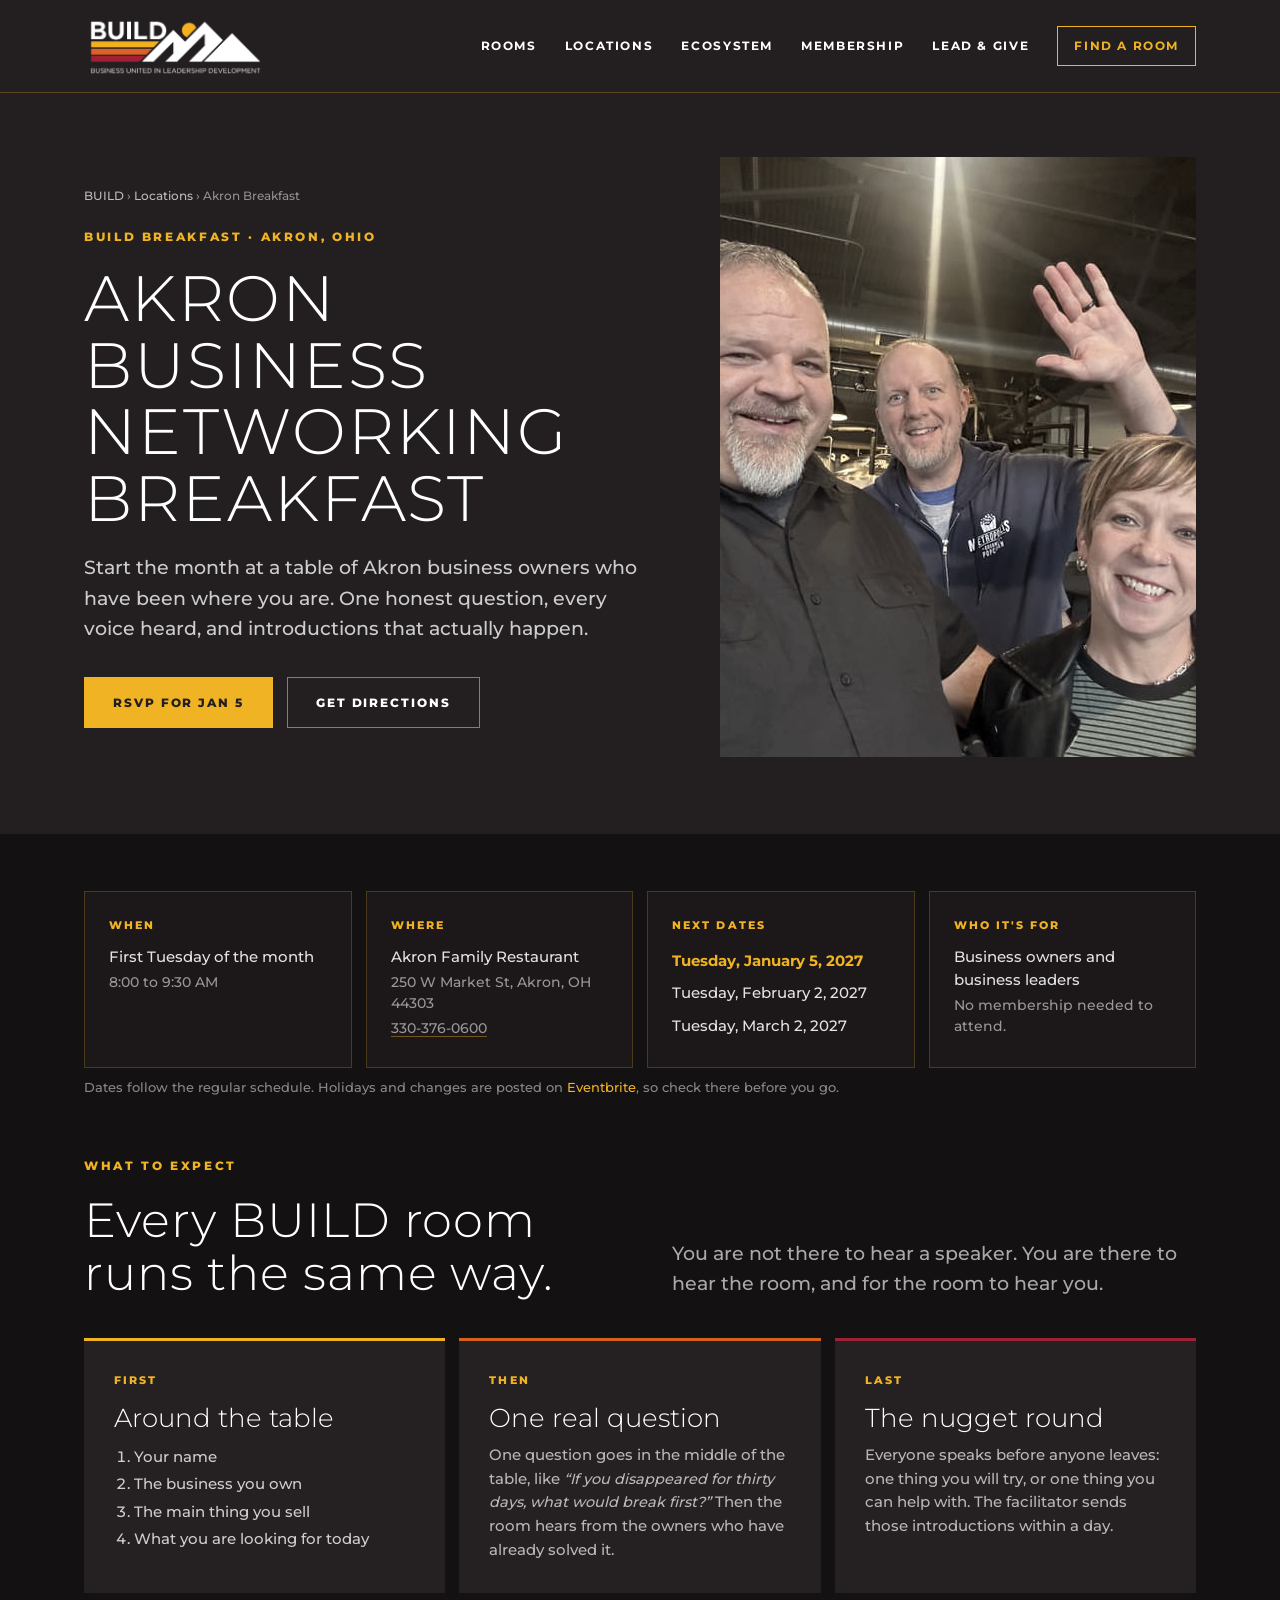
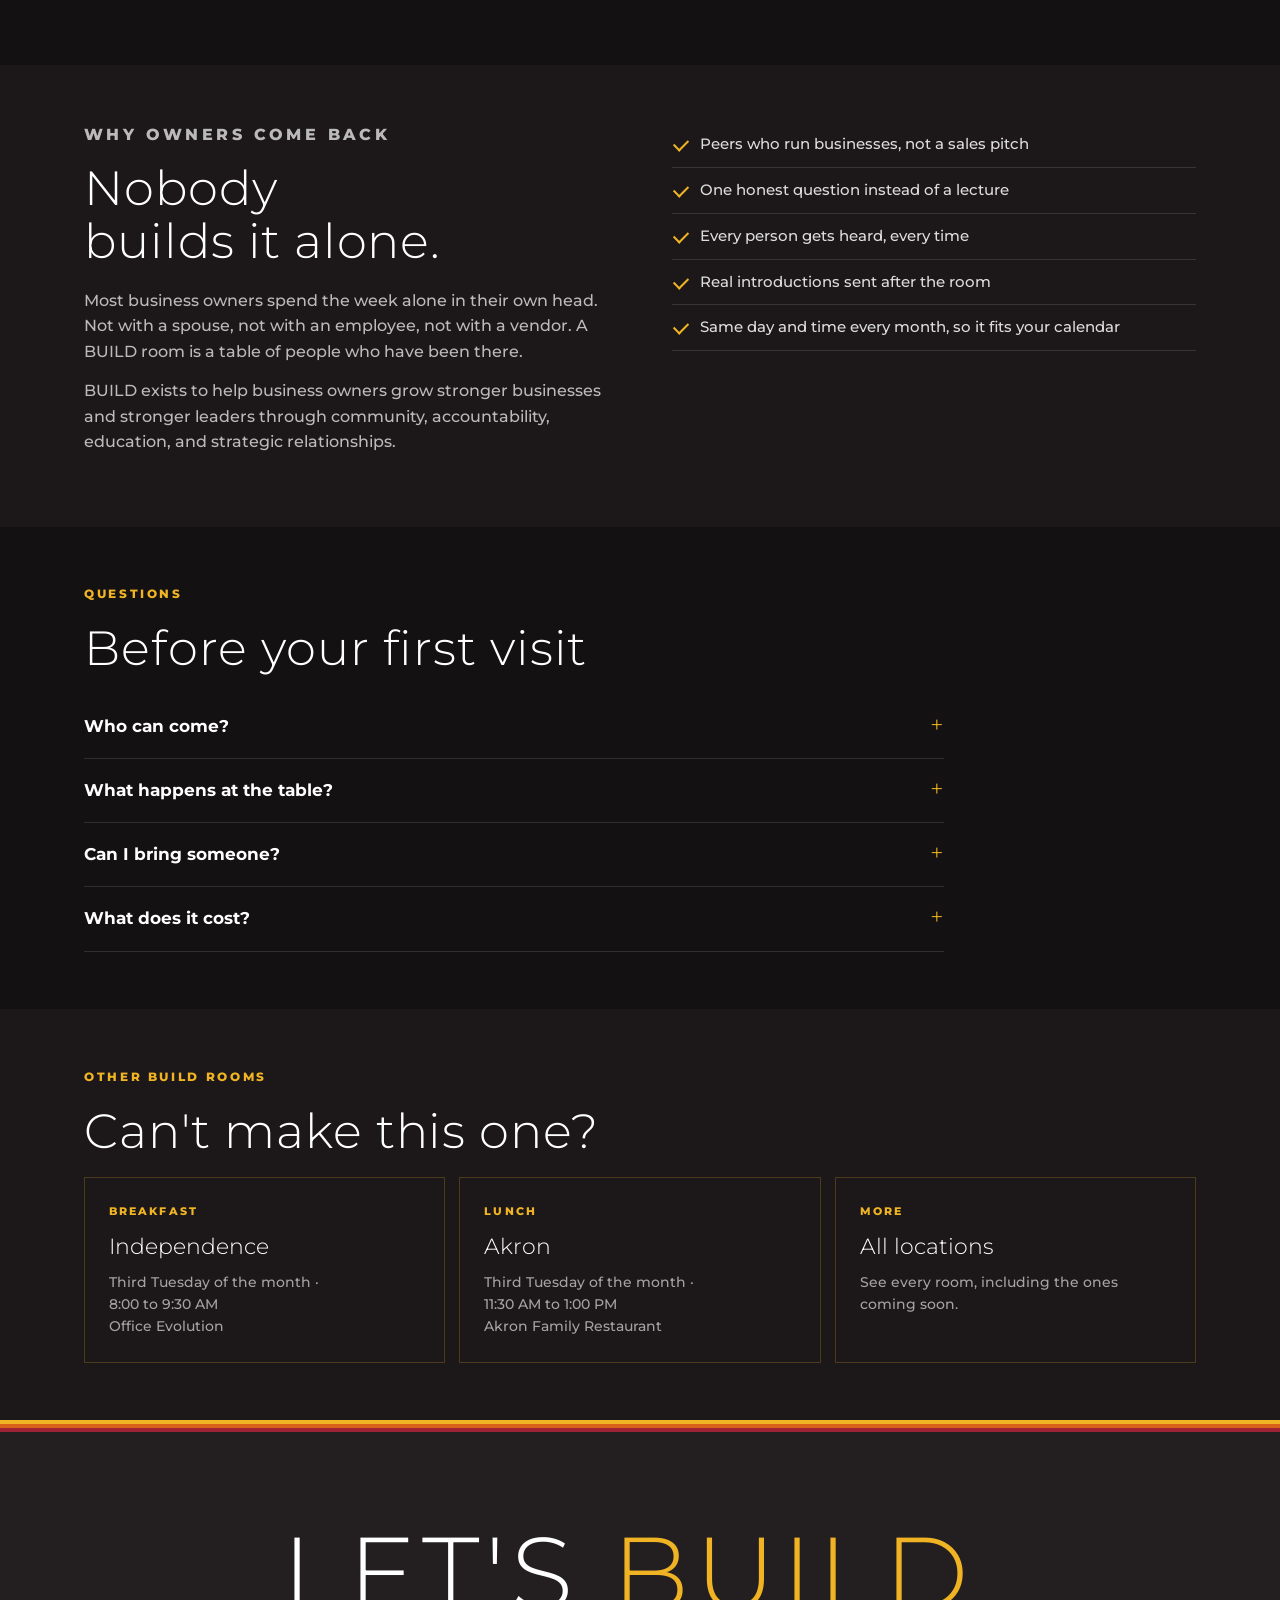
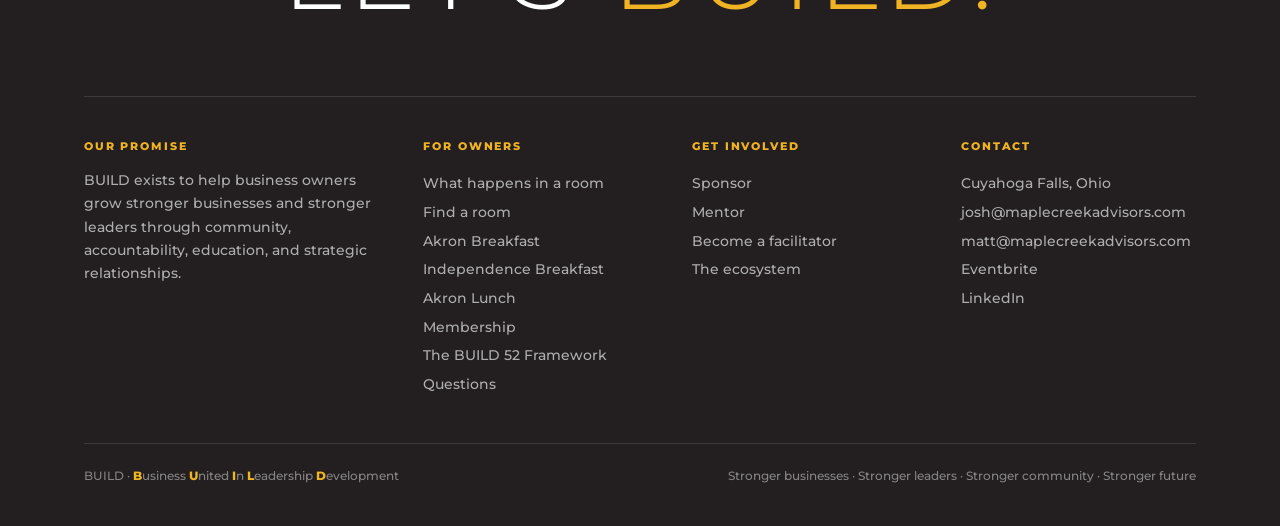
==== commit c676c77f: "Akron Breakfast: dated RSVP buttons for Dec 1 and Jan 5 Dec 1, 2026 links to the Eventbrite series p" ====
--- a/akron-breakfast/index.html
+++ b/akron-breakfast/index.html
@@ -52,7 +52,8 @@
       <h1>Akron Business Networking Breakfast</h1>
       <p class="lead">Start the month at a table of Akron business owners who have been where you are. One honest question, every voice heard, and introductions that actually happen.</p>
       <div class="cta">
-        <a class="btn" href="https://www.eventbrite.com/o/120744060089">RSVP on Eventbrite</a>
+        <span class="rsvps"><a class="btn" href="https://www.eventbrite.com/e/build-breakfast-akron-tickets-1980485761225" data-until="2026-12-01">RSVP for Dec 1</a>
+        <a class="btn" href="https://buildowners.regfox.com/build-breakfast-akron" data-until="2027-01-05">RSVP for Jan 5</a></span>
         <a class="btn ghost" href="https://www.google.com/maps/search/?api=1&query=Akron+Family+Restaurant%2C+250+W+Market+St%2C+Akron%2C+OH+44303">Get directions</a>
       </div>
     </div>
@@ -225,6 +226,11 @@
 </footer>
 
 <script>
+(function(){
+  var d = new Date(), today = d.getFullYear() + '-' + String(d.getMonth()+1).padStart(2,'0') + '-' + String(d.getDate()).padStart(2,'0');
+  document.querySelectorAll('[data-until]').forEach(function(a){ if(a.getAttribute('data-until') < today) a.remove(); });
+  document.querySelectorAll('.rsvps').forEach(function(box){ if(!box.querySelector('a')) box.innerHTML = '<a class="btn" href="https://www.eventbrite.com/o/120744060089">RSVP on Eventbrite</a>'; });
+})();
 (function(){
   var ul = document.getElementById('nextDates');
   if(!ul) return;
--- a/assets/site.css
+++ b/assets/site.css
@@ -447,3 +447,6 @@
 @media (max-width:860px){.chipnote{scroll-margin-top:190px}}
 
 .nowrap{white-space:nowrap}
+.rsvps{display:flex;flex-wrap:wrap;gap:10px}
+.loc .rsvps{margin-top:18px}
+.loc .rsvps .btn{margin-top:0}
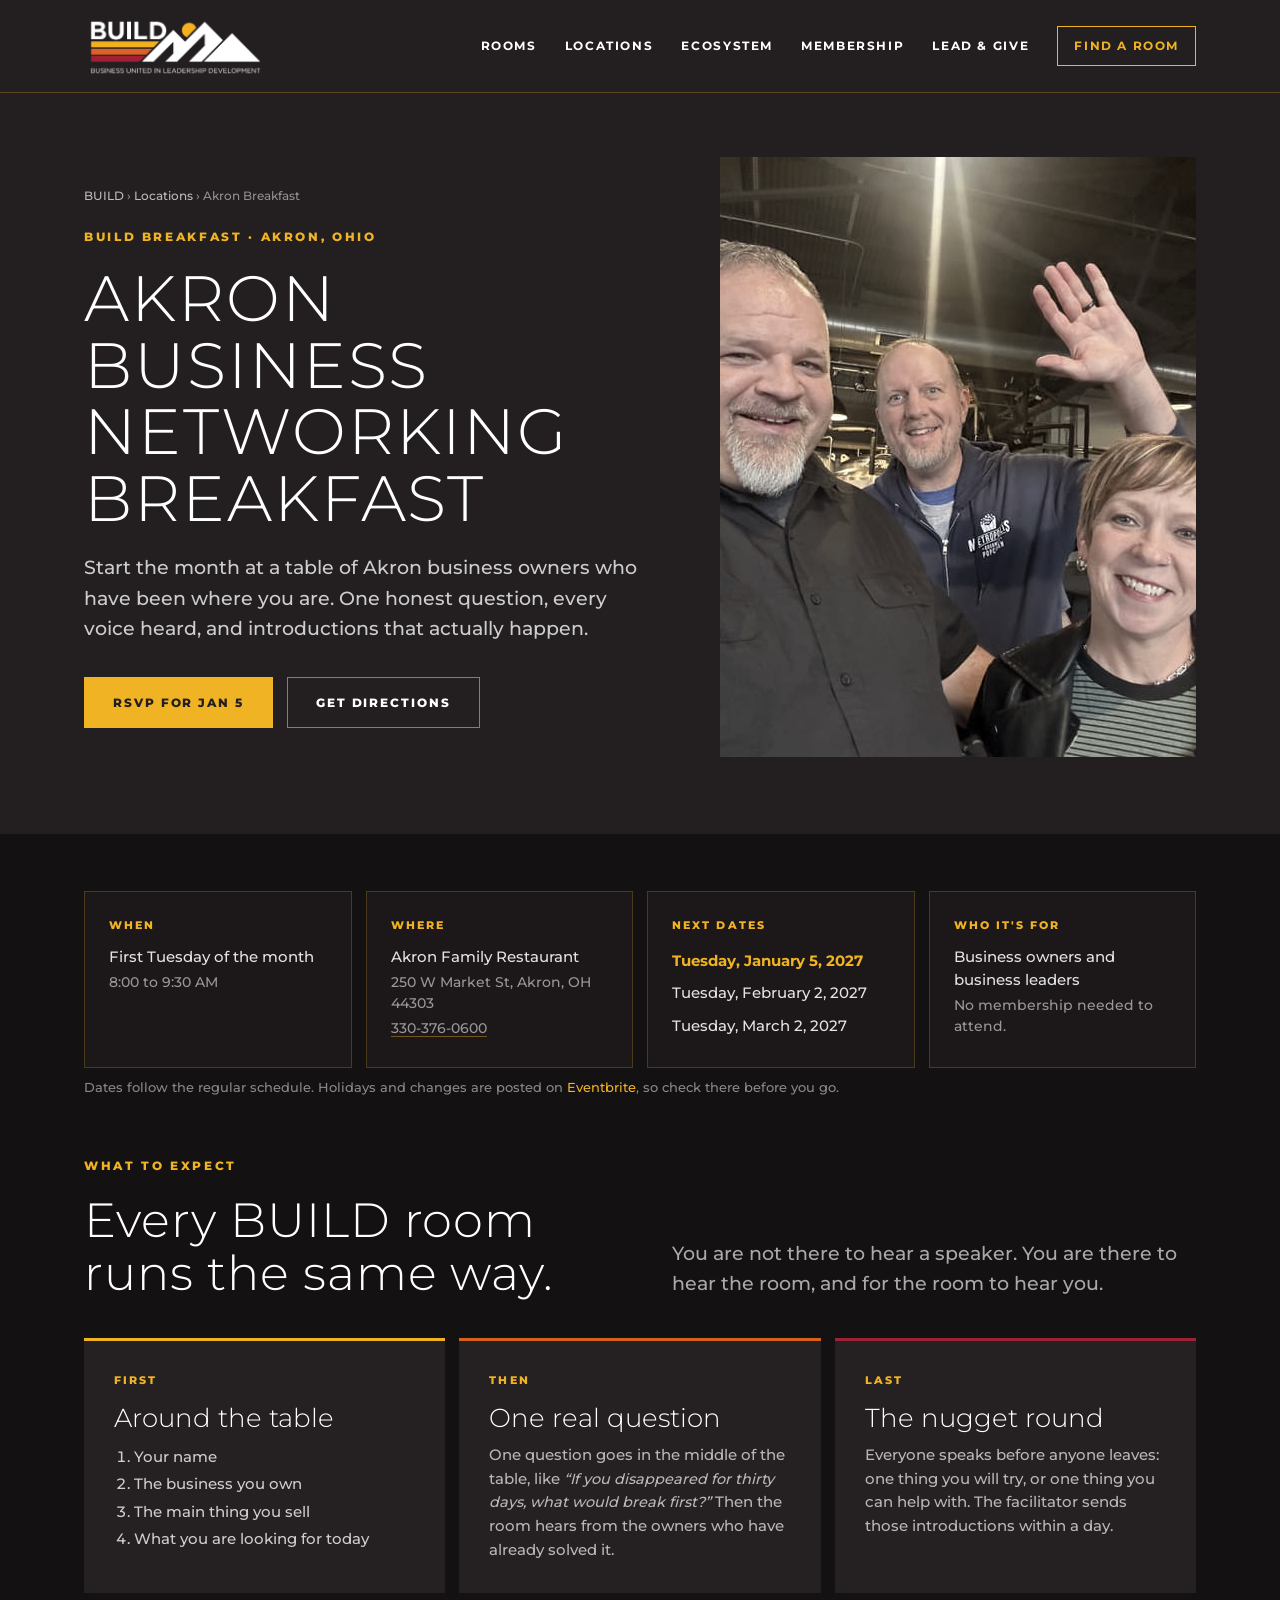
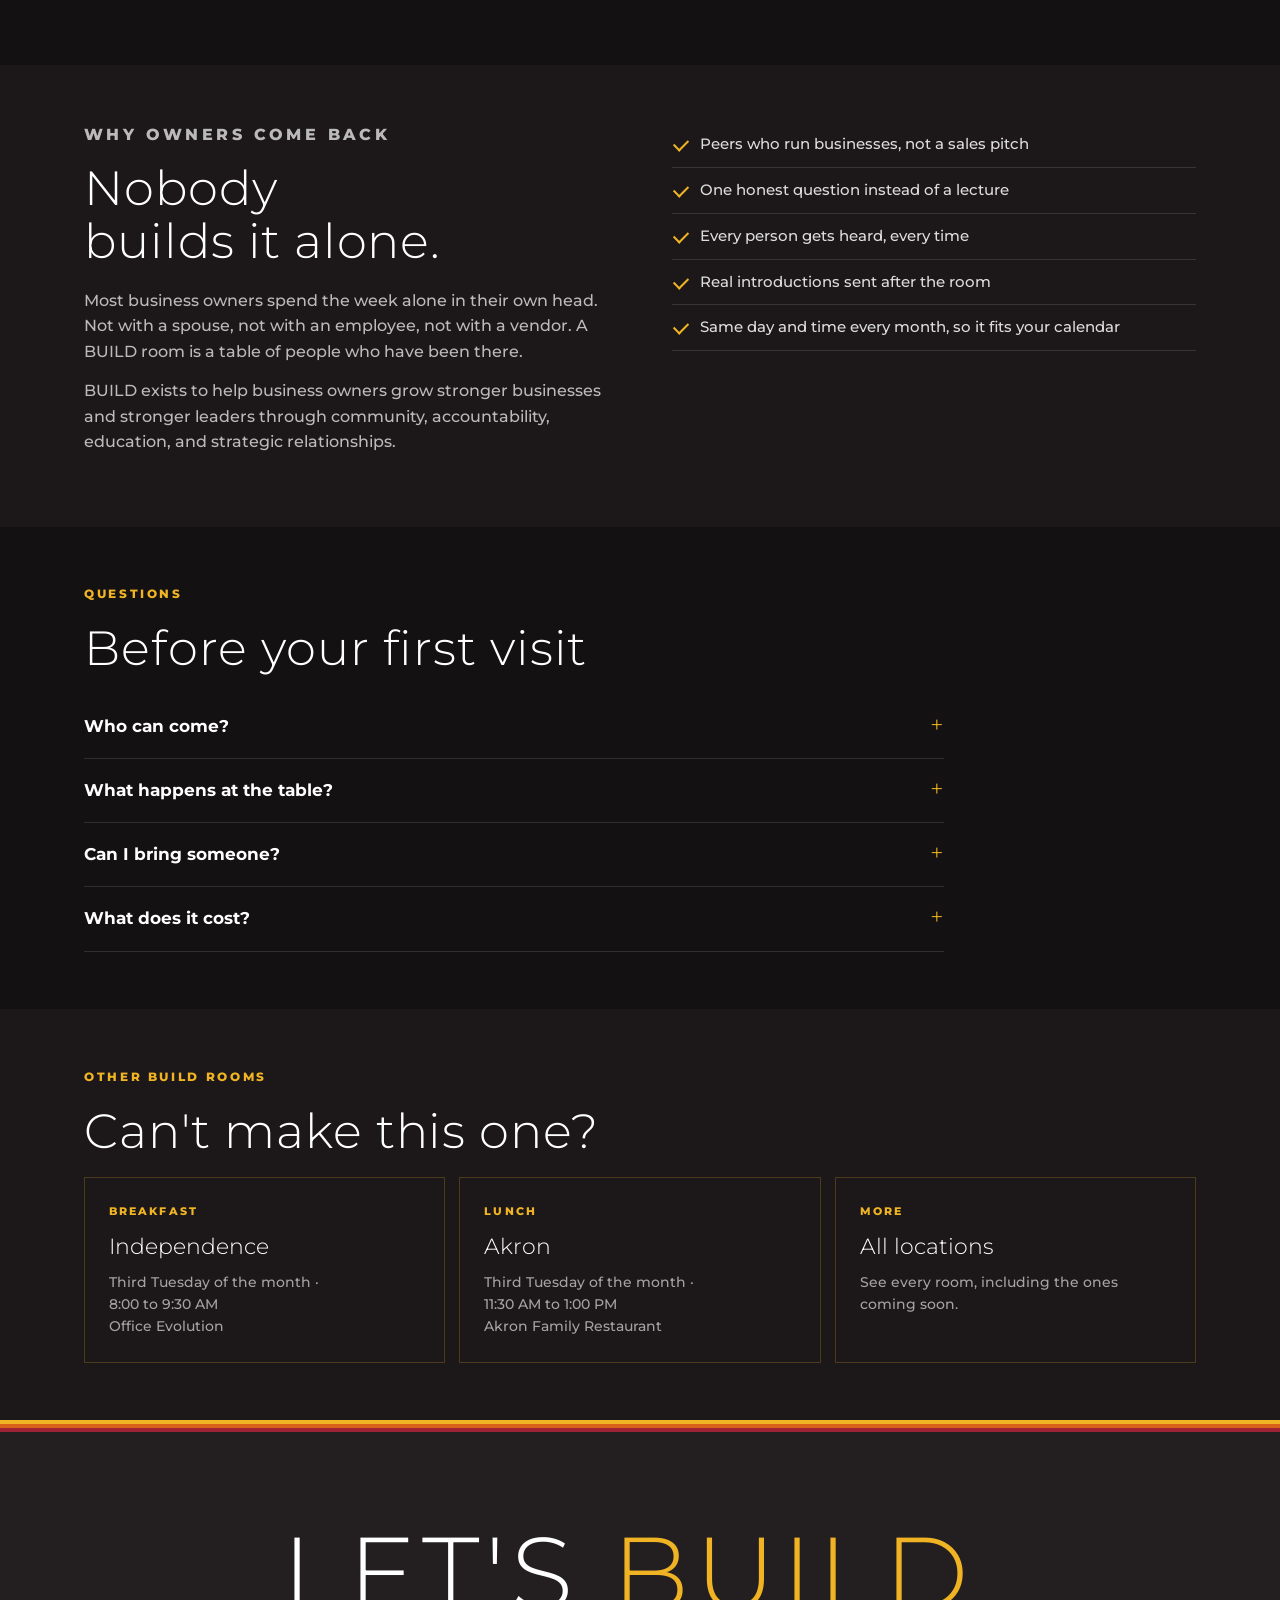
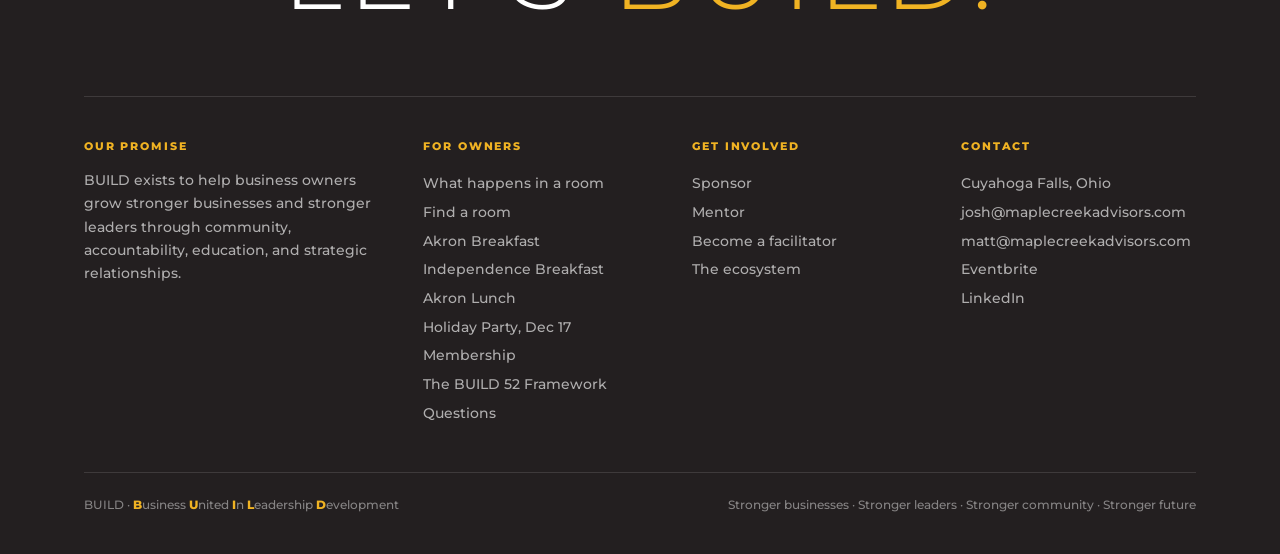
==== commit 8d704e2e: "Add BUILD Holiday Party page (Dec 17, 2026) with homepage banner New /holiday-party/ page generated " ====
--- a/akron-breakfast/index.html
+++ b/akron-breakfast/index.html
@@ -79,7 +79,7 @@
       </div>
       <div class="fact">
         <span class="label">Next dates</span>
-        <ul class="nextdates" id="nextDates" data-nth="1" data-weekday="1"><li>Tuesday, December 1, 2026</li><li>Tuesday, January 5, 2027</li><li>Tuesday, February 2, 2027</li></ul>
+        <ul class="nextdates" id="nextDates" data-nth="1" data-weekday="1" data-skip=""><li>Tuesday, December 1, 2026</li><li>Tuesday, January 5, 2027</li><li>Tuesday, February 2, 2027</li></ul>
       </div>
       <div class="fact">
         <span class="label">Who it's for</span>
@@ -198,6 +198,7 @@
         <a href="/akron-breakfast/">Akron Breakfast</a>
         <a href="/independence-breakfast/">Independence Breakfast</a>
         <a href="/akron-lunch/">Akron Lunch</a>
+        <a href="/holiday-party/" data-until="2026-12-17">Holiday Party, Dec 17</a>
         <a href="/#membership">Membership</a>
         <a href="/#framework">The BUILD 52 Framework</a>
         <a href="/#faq">Questions</a>
@@ -235,6 +236,8 @@
   var ul = document.getElementById('nextDates');
   if(!ul) return;
   var nth = +ul.getAttribute('data-nth'), wd = +ul.getAttribute('data-weekday');
+  var skip = (ul.getAttribute('data-skip') || '').split(' ');
+  var iso = function(d){ return d.getFullYear() + '-' + String(d.getMonth()+1).padStart(2,'0') + '-' + String(d.getDate()).padStart(2,'0'); };
   var jsDay = (wd + 1) % 7;
   var now = new Date(); now.setHours(0,0,0,0);
   var out = [], y = now.getFullYear(), m = now.getMonth();
@@ -244,7 +247,7 @@
       if(d.getDay() === jsDay && ++count === nth) break;
       d.setDate(d.getDate() + 1);
     }
-    if(d >= now) out.push(d);
+    if(d >= now && skip.indexOf(iso(d)) < 0) out.push(d);
     if(++m > 11){ m = 0; y++; }
   }
   ul.innerHTML = out.map(function(d){
--- a/assets/site.css
+++ b/assets/site.css
@@ -450,3 +450,10 @@
 .rsvps{display:flex;flex-wrap:wrap;gap:10px}
 .loc .rsvps{margin-top:18px}
 .loc .rsvps .btn{margin-top:0}
+/* One-off event pages (holiday party) */
+.roomhero .evlogo{width:100%;height:auto;border-radius:18px;box-shadow:0 18px 50px rgba(0,0,0,.45)}
+.evbadge{display:inline-block;margin:6px 0 0;padding:8px 16px;border-radius:999px;background:#2f7d4f;color:#fff;font-weight:700;letter-spacing:.02em}
+.evpast{margin-top:28px;color:rgba(255,255,255,.78)}
+.evpast a{color:var(--gold)}
+.notice{background:var(--gold);color:var(--black);text-align:center;font-weight:600;padding:10px 16px;font-size:15px}
+.notice a{color:var(--black);text-decoration:underline;text-underline-offset:3px}
